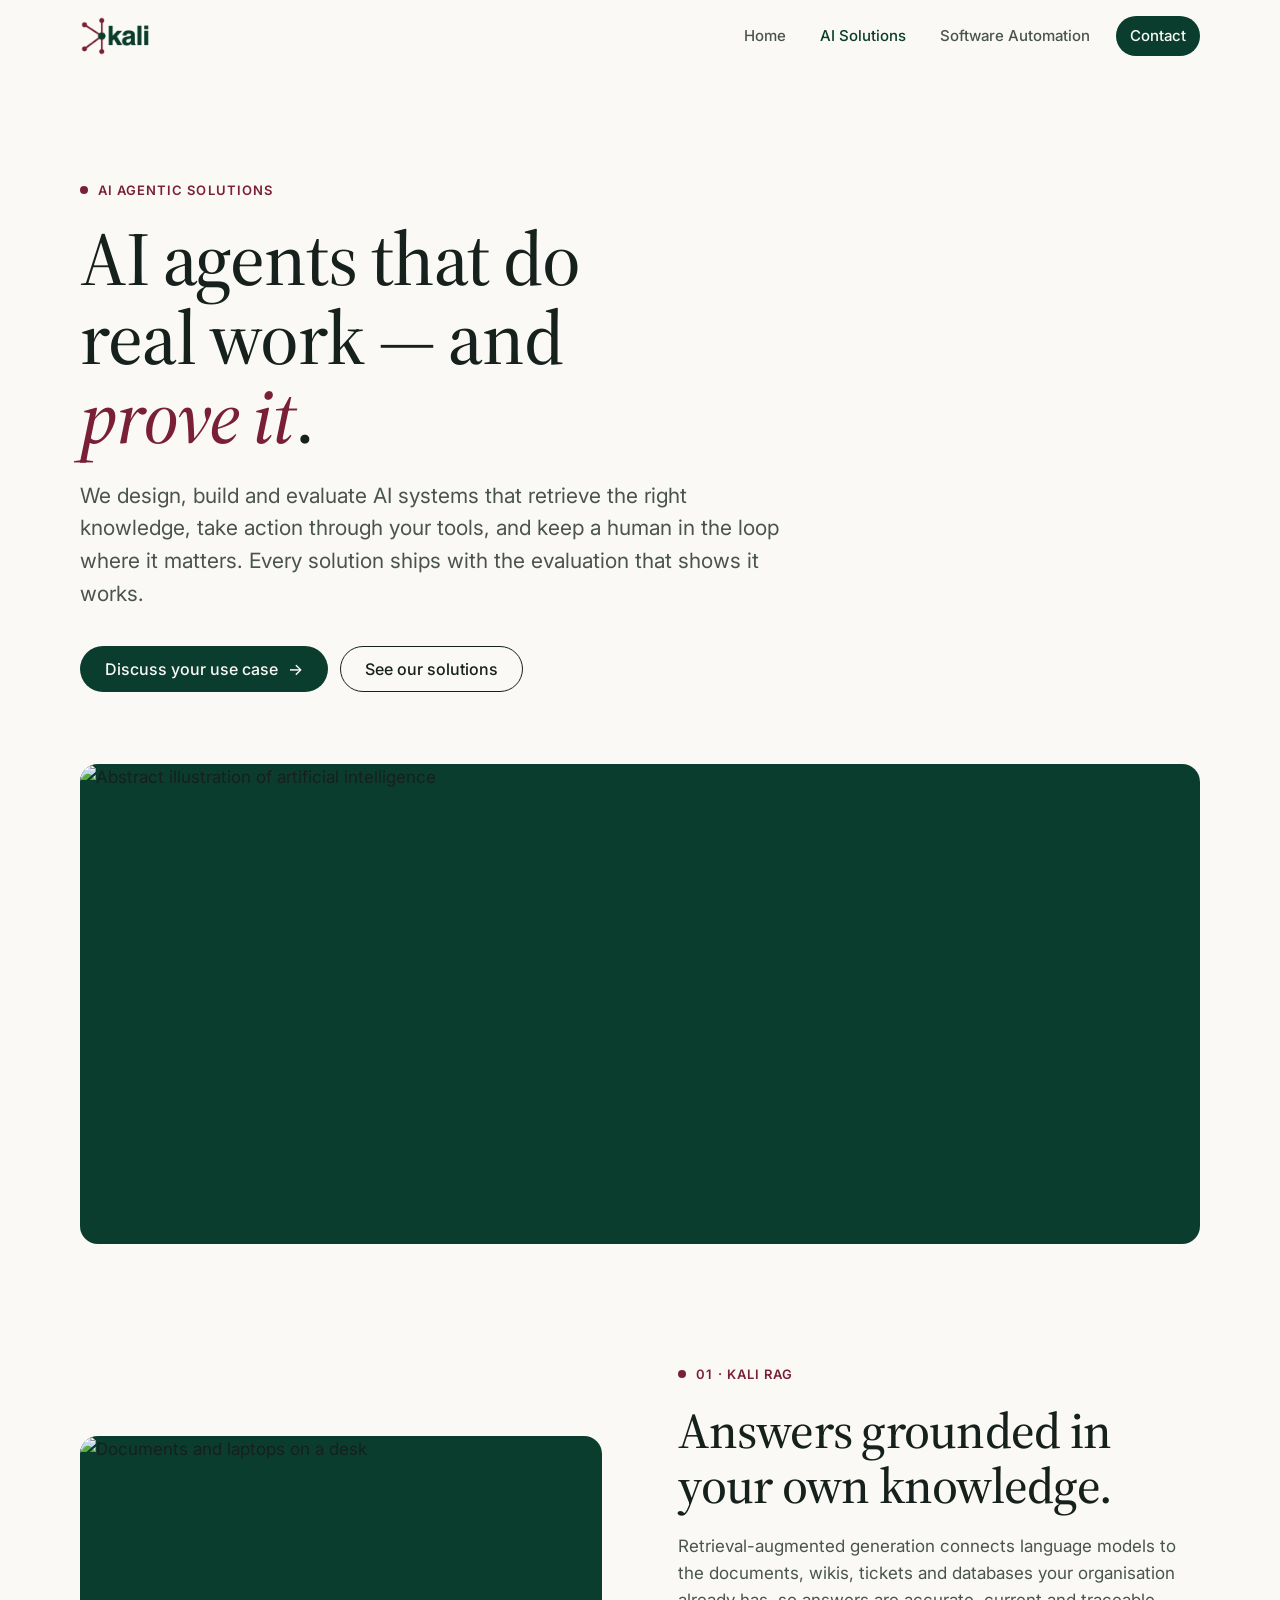
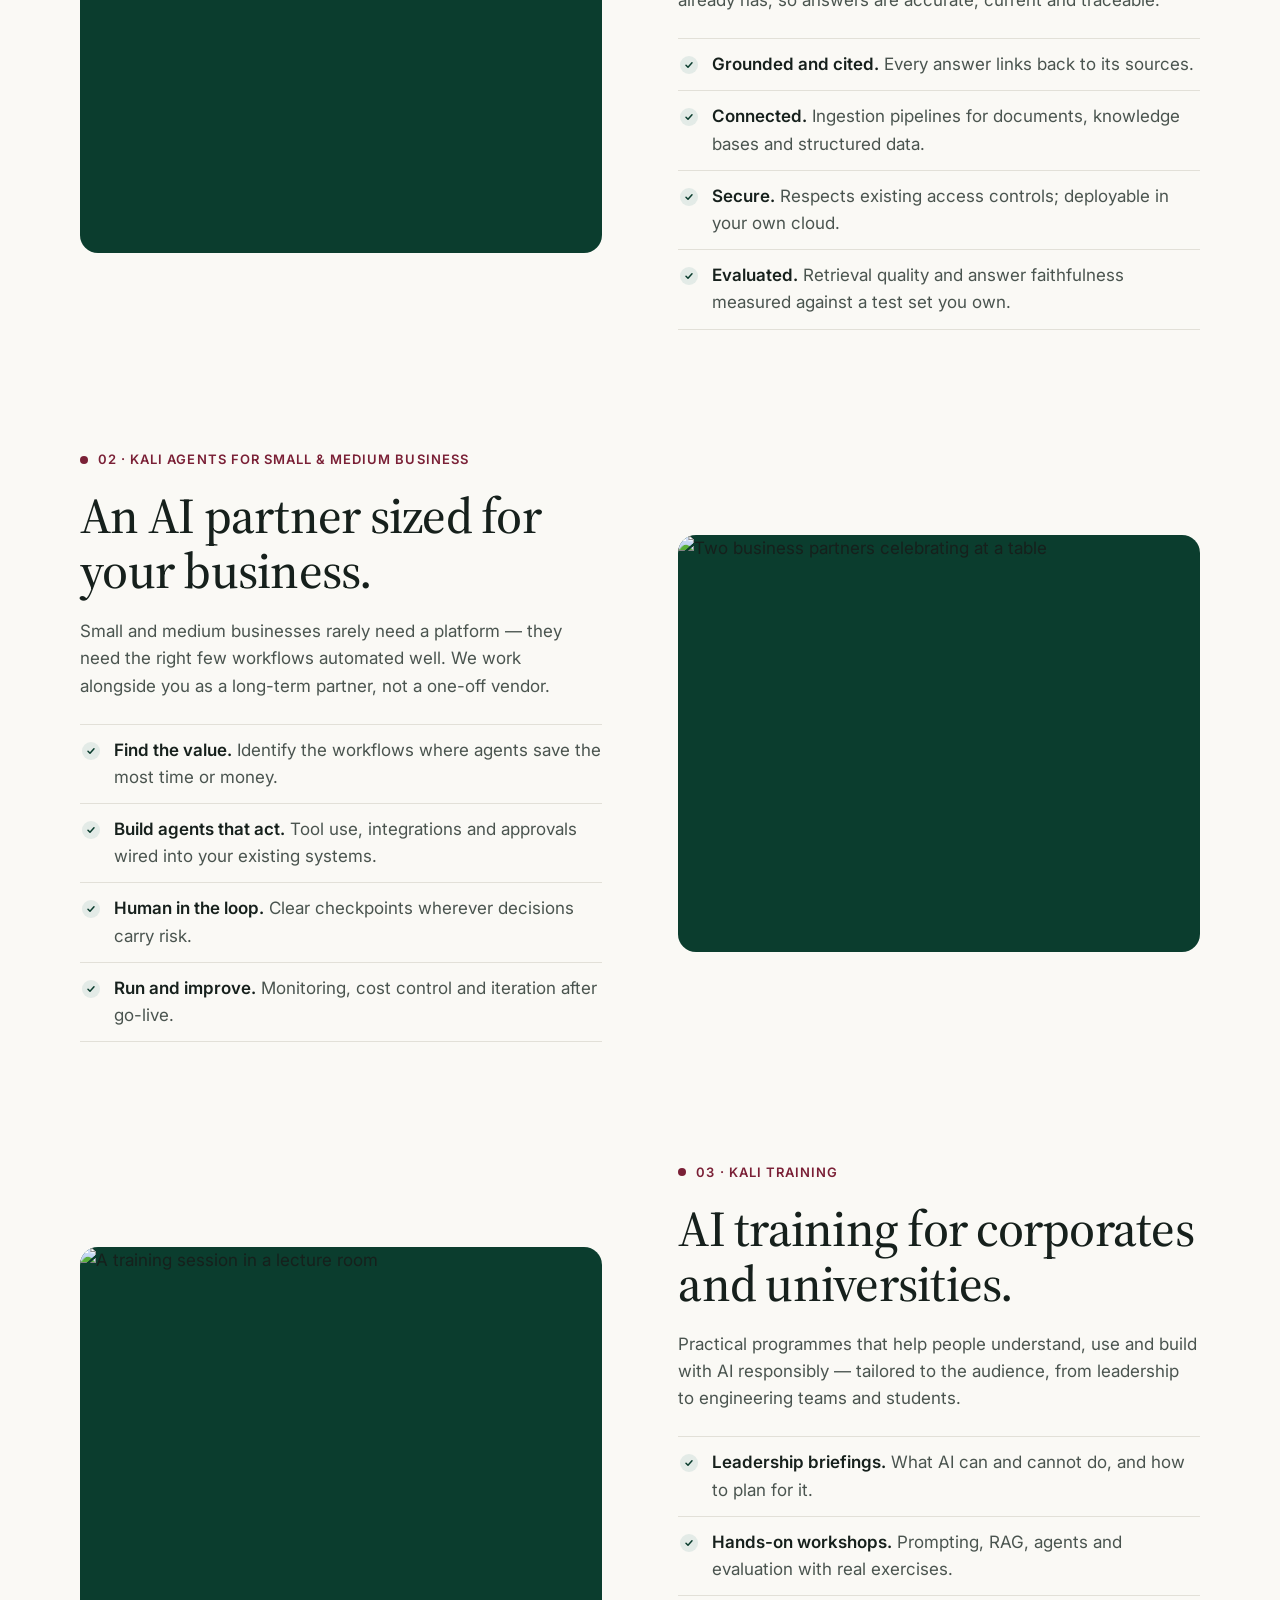
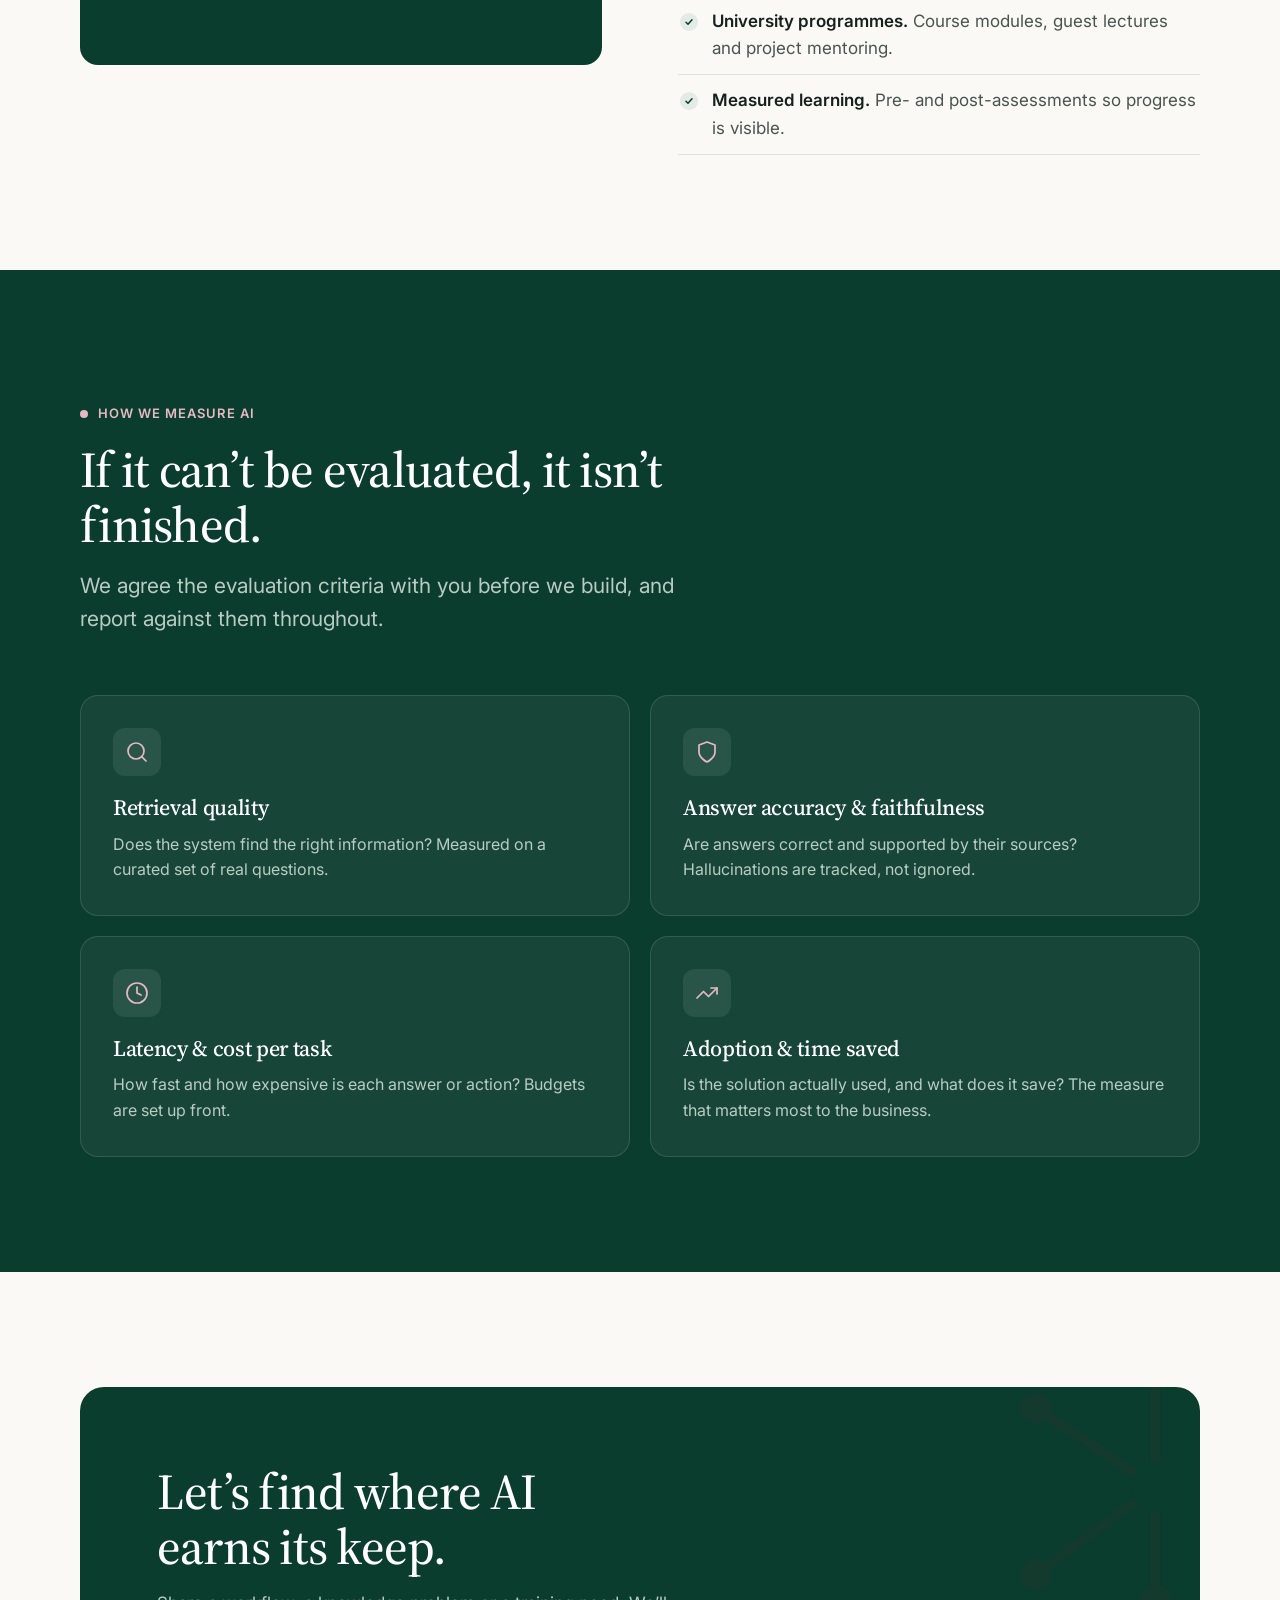
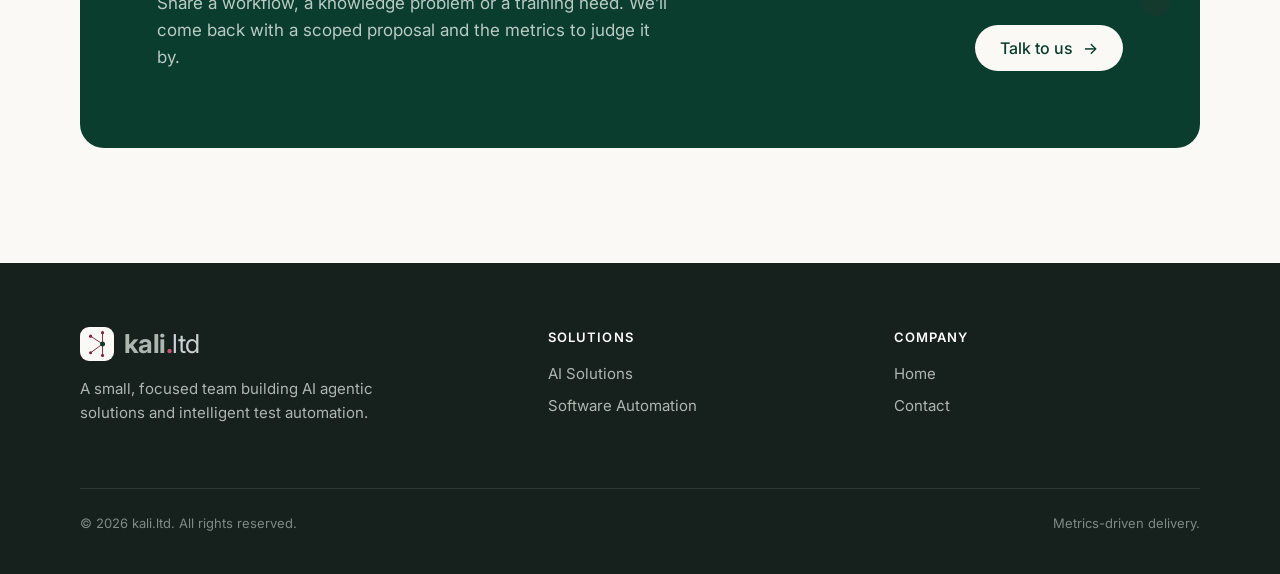
==== ai-solutions.html @ d3aed7d6 "kali.ltd landing page" ====
<!doctype html>
<html lang="en" class="no-js">
<head>
  <link rel="canonical" href="https://kali.ltd/ai-solutions.html">
  <meta charset="utf-8">
  <meta name="viewport" content="width=device-width, initial-scale=1">
  <title>AI Solutions — kali.ltd</title>
  <meta name="description" content="RAG solutions, AI agents for small and medium businesses, and AI training for corporates and universities — evaluated against agreed metrics.">
  <meta property="og:title" content="AI Solutions — kali.ltd">
  <meta property="og:description" content="RAG solutions, AI agents for small and medium businesses, and AI training for corporates and universities — evaluated against agreed metrics.">
  <meta property="og:type" content="website">
  <meta property="og:url" content="https://kali.ltd/ai-solutions.html">
  <meta property="og:image" content="https://kali.ltd/assets/img/logo.png">
  <meta name="theme-color" content="#0B3D2E">
  <link rel="icon" href="assets/img/mark.svg" type="image/svg+xml">
  <link rel="preconnect" href="https://fonts.googleapis.com">
  <link rel="preconnect" href="https://fonts.gstatic.com" crossorigin>
  <link href="https://fonts.googleapis.com/css2?family=Inter:wght@400;500;600;700&family=Source+Serif+4:ital,opsz,wght@0,8..60,400;0,8..60,500;0,8..60,600;1,8..60,400;1,8..60,500&display=swap" rel="stylesheet">
  <link rel="stylesheet" href="assets/css/style.css">
</head>
<body>

<header class="site-header">
  <div class="wrap nav">
    <a class="brand" href="index.html" aria-label="kali home"><img src="assets/img/logo-kali.png" alt="kali" width="168" height="96"></a>
    <button class="nav-toggle" aria-label="Open menu" aria-expanded="false" aria-controls="nav-links"><span></span><span></span><span></span></button>
    <ul class="nav-links" id="nav-links">
      <li><a href="index.html">Home</a></li>
      <li><a href="ai-solutions.html" aria-current="page">AI Solutions</a></li>
      <li><a href="automation.html">Software Automation</a></li>
      <li><a class="nav-cta" href="contact.html">Contact</a></li>
    </ul>
  </div>
</header>

<main>
  <section class="page-hero">
    <div class="wrap">
      <div class="reveal">
        <p class="eyebrow">AI Agentic Solutions</p>
        <h1>AI agents that do real work — and <em class="accent">prove it</em>.</h1>
        <p class="lede">We design, build and evaluate AI systems that retrieve the right knowledge, take action through your tools, and keep a human in the loop where it matters. Every solution ships with the evaluation that shows it works.</p>
        <div class="btn-row">
          <a class="btn btn-primary" href="contact.html?topic=ai">Discuss your use case <span class="arrow">→</span></a>
          <a class="btn btn-ghost" href="#rag">See our solutions</a>
        </div>
      </div>
    </div>
  </section>

  <div class="wrap reveal">
    <div class="wide-img"><img src="https://images.unsplash.com/photo-1677442136019-21780ecad995?auto=format&fit=crop&w=2000&q=75" alt="Abstract illustration of artificial intelligence"></div>
  </div>

  <section>
    <div class="wrap">
      <div class="split" id="rag">
        <div class="split-img reveal"><img loading="lazy" src="https://images.unsplash.com/photo-1454165804606-c3d57bc86b40?auto=format&fit=crop&w=1200&q=75" alt="Documents and laptops on a desk"></div>
        <div class="reveal">
          <p class="eyebrow">01 · Kali RAG</p>
          <h2>Answers grounded in your own knowledge.</h2>
          <p class="muted">Retrieval-augmented generation connects language models to the documents, wikis, tickets and databases your organisation already has, so answers are accurate, current and traceable.</p>
          <ul class="checks">
            <li><strong>Grounded and cited.</strong> Every answer links back to its sources.</li>
            <li><strong>Connected.</strong> Ingestion pipelines for documents, knowledge bases and structured data.</li>
            <li><strong>Secure.</strong> Respects existing access controls; deployable in your own cloud.</li>
            <li><strong>Evaluated.</strong> Retrieval quality and answer faithfulness measured against a test set you own.</li>
          </ul>
        </div>
      </div>

      <div class="split flip">
        <div class="split-img reveal"><img loading="lazy" src="https://images.unsplash.com/photo-1600880292203-757bb62b4baf?auto=format&fit=crop&w=1200&q=75" alt="Two business partners celebrating at a table"></div>
        <div class="reveal">
          <p class="eyebrow">02 · Kali Agents for small &amp; medium business</p>
          <h2>An AI partner sized for your business.</h2>
          <p class="muted">Small and medium businesses rarely need a platform — they need the right few workflows automated well. We work alongside you as a long-term partner, not a one-off vendor.</p>
          <ul class="checks">
            <li><strong>Find the value.</strong> Identify the workflows where agents save the most time or money.</li>
            <li><strong>Build agents that act.</strong> Tool use, integrations and approvals wired into your existing systems.</li>
            <li><strong>Human in the loop.</strong> Clear checkpoints wherever decisions carry risk.</li>
            <li><strong>Run and improve.</strong> Monitoring, cost control and iteration after go-live.</li>
          </ul>
        </div>
      </div>

      <div class="split">
        <div class="split-img reveal"><img loading="lazy" src="https://images.unsplash.com/photo-1524178232363-1fb2b075b655?auto=format&fit=crop&w=1200&q=75" alt="A training session in a lecture room"></div>
        <div class="reveal">
          <p class="eyebrow">03 · Kali Training</p>
          <h2>AI training for corporates and universities.</h2>
          <p class="muted">Practical programmes that help people understand, use and build with AI responsibly — tailored to the audience, from leadership to engineering teams and students.</p>
          <ul class="checks">
            <li><strong>Leadership briefings.</strong> What AI can and cannot do, and how to plan for it.</li>
            <li><strong>Hands-on workshops.</strong> Prompting, RAG, agents and evaluation with real exercises.</li>
            <li><strong>University programmes.</strong> Course modules, guest lectures and project mentoring.</li>
            <li><strong>Measured learning.</strong> Pre- and post-assessments so progress is visible.</li>
          </ul>
        </div>
      </div>
    </div>
  </section>

  <section class="dark">
    <div class="wrap">
      <div class="section-head reveal">
        <p class="eyebrow">How we measure AI</p>
        <h2>If it can’t be evaluated, it isn’t finished.</h2>
        <p class="lede">We agree the evaluation criteria with you before we build, and report against them throughout.</p>
      </div>
      <div class="grid-2">
        <div class="card reveal">
          <div class="icon"><svg viewBox="0 0 24 24"><circle cx="11" cy="11" r="8"/><path d="m21 21-4.3-4.3"/></svg></div>
          <h3>Retrieval quality</h3>
          <p>Does the system find the right information? Measured on a curated set of real questions.</p>
        </div>
        <div class="card reveal">
          <div class="icon"><svg viewBox="0 0 24 24"><path d="M12 22s8-4 8-10V5l-8-3-8 3v7c0 6 8 10 8 10z"/></svg></div>
          <h3>Answer accuracy &amp; faithfulness</h3>
          <p>Are answers correct and supported by their sources? Hallucinations are tracked, not ignored.</p>
        </div>
        <div class="card reveal">
          <div class="icon"><svg viewBox="0 0 24 24"><circle cx="12" cy="12" r="10"/><path d="M12 6v6l4 2"/></svg></div>
          <h3>Latency &amp; cost per task</h3>
          <p>How fast and how expensive is each answer or action? Budgets are set up front.</p>
        </div>
        <div class="card reveal">
          <div class="icon"><svg viewBox="0 0 24 24"><path d="m22 7-8.5 8.5-5-5L2 17"/><path d="M16 7h6v6"/></svg></div>
          <h3>Adoption &amp; time saved</h3>
          <p>Is the solution actually used, and what does it save? The measure that matters most to the business.</p>
        </div>
      </div>
    </div>
  </section>

  <section>
    <div class="wrap">
      <div class="cta reveal">
        <img class="mark-bg" src="assets/img/mark.svg" alt="">
        <div>
          <h2>Let’s find where AI earns its keep.</h2>
          <p>Share a workflow, a knowledge problem or a training need. We’ll come back with a scoped proposal and the metrics to judge it by.</p>
        </div>
        <a class="btn btn-light" href="contact.html?topic=ai">Talk to us <span class="arrow">→</span></a>
      </div>
    </div>
  </section>
</main>
<footer class="site-footer">
  <div class="wrap">
    <div class="footer-grid">
      <div>
        <a class="footer-brand" href="index.html"><img src="assets/img/mark.svg" alt=""><span>kali<span class="dot">.</span><span class="tld">ltd</span></span></a>
        <p style="margin-top:16px; max-width:340px;">A small, focused team building AI agentic solutions and intelligent test automation.</p>
      </div>
      <div>
        <h5>Solutions</h5>
        <ul>
          <li><a href="ai-solutions.html">AI Solutions</a></li>
          <li><a href="automation.html">Software Automation</a></li>
        </ul>
      </div>
      <div>
        <h5>Company</h5>
        <ul>
          <li><a href="index.html">Home</a></li>
          <li><a href="contact.html">Contact</a></li>
        </ul>
      </div>
    </div>
    <div class="footer-base">
      <span>© <span data-year>2026</span> kali.ltd. All rights reserved.</span>
      <span>Metrics-driven delivery.</span>
    </div>
  </div>
</footer>

<script src="assets/js/main.js"></script>
</body>
</html>
---- assets/css/style.css ----
/* kali.ltd — shared styles */
:root {
  --ivory: #FAF9F5;
  --ivory-2: #F1EFE8;
  --paper: #FFFFFF;
  --ink: #16201C;
  --ink-2: #4A544F;
  --ink-3: #7B8480;
  --green: #0B3D2E;
  --green-2: #134D3B;
  --green-soft: #E3EBE7;
  --maroon: #7A2036;
  --maroon-2: #94293F;
  --maroon-soft: #F3E6E9;
  --silver: #CDD0D4;
  --line: #E2E0D8;

  --serif: "Source Serif 4", Georgia, "Times New Roman", serif;
  --sans: "Inter", system-ui, -apple-system, "Segoe UI", Roboto, sans-serif;

  --radius: 18px;
  --radius-sm: 10px;
  --wrap: 1200px;
  --gutter: clamp(16px, 4vw, 40px);
}

*, *::before, *::after { box-sizing: border-box; }
html { -webkit-text-size-adjust: 100%; scroll-behavior: smooth; }
body {
  margin: 0;
  background: var(--ivory);
  color: var(--ink);
  font-family: var(--sans);
  font-size: 17px;
  line-height: 1.6;
  -webkit-font-smoothing: antialiased;
  overflow-x: hidden;
}
img { max-width: 100%; display: block; }
a { color: inherit; }
::selection { background: var(--maroon-soft); color: var(--maroon); }

.wrap { width: 100%; max-width: var(--wrap); margin: 0 auto; padding: 0 var(--gutter); }

/* ---------- Header ---------- */
.site-header {
  position: sticky; top: 0; z-index: 50;
  background: rgba(250, 249, 245, 0.88);
  backdrop-filter: saturate(160%) blur(12px);
  -webkit-backdrop-filter: saturate(160%) blur(12px);
  border-bottom: 1px solid transparent;
  transition: border-color .2s ease;
}
.site-header.scrolled { border-bottom-color: var(--line); }
.nav { display: flex; align-items: center; justify-content: space-between; height: 72px; }
.brand { display: inline-flex; align-items: center; }
.brand img { height: 40px; width: auto; }
.nav-links { display: flex; align-items: center; gap: 6px; list-style: none; margin: 0; padding: 0; }
.nav-links a {
  display: inline-block; padding: 8px 14px; border-radius: 999px;
  text-decoration: none; font-size: 15px; font-weight: 500; color: var(--ink-2);
  transition: color .15s ease, background .15s ease;
}
.nav-links a:hover { color: var(--ink); background: var(--ivory-2); }
.nav-links a[aria-current="page"] { color: var(--green); }
.nav-links a.nav-cta { background: var(--green); color: var(--ivory); margin-left: 6px; }
.nav-links a.nav-cta:hover { background: var(--green-2); color: #fff; }
.nav-links a.nav-cta[aria-current="page"] { background: var(--maroon); }

.nav-toggle {
  display: none; background: none; border: 0; padding: 10px; margin-right: -10px; cursor: pointer;
  color: var(--ink);
}
.nav-toggle span { display: block; width: 22px; height: 2px; background: currentColor; margin: 5px 0; border-radius: 2px; transition: transform .2s ease, opacity .2s ease; }
.nav-open .nav-toggle span:nth-child(1) { transform: translateY(7px) rotate(45deg); }
.nav-open .nav-toggle span:nth-child(2) { opacity: 0; }
.nav-open .nav-toggle span:nth-child(3) { transform: translateY(-7px) rotate(-45deg); }

@media (max-width: 820px) {
  .nav-toggle { display: block; }
  .nav-links {
    position: absolute; top: 72px; left: 0; right: 0;
    flex-direction: column; align-items: stretch; gap: 2px;
    background: var(--ivory); border-bottom: 1px solid var(--line);
    padding: 8px var(--gutter) 20px;
    display: none;
  }
  .nav-open .nav-links { display: flex; }
  .nav-links a { padding: 12px 14px; font-size: 17px; }
  .nav-links a.nav-cta { margin: 8px 0 0; text-align: center; }
}

/* ---------- Type ---------- */
.eyebrow {
  display: inline-flex; align-items: center; gap: 10px;
  font-size: 13px; font-weight: 600; letter-spacing: .08em; text-transform: uppercase;
  color: var(--maroon); margin: 0 0 18px;
}
.eyebrow::before { content: ""; width: 8px; height: 8px; border-radius: 50%; background: var(--maroon); }
h1, h2, h3 { font-family: var(--serif); font-weight: 500; color: var(--ink); margin: 0; letter-spacing: -0.015em; }
h1 { font-size: clamp(40px, 6.4vw, 76px); line-height: 1.04; }
h2 { font-size: clamp(30px, 4.2vw, 50px); line-height: 1.1; }
h3 { font-size: clamp(21px, 2.1vw, 26px); line-height: 1.25; }
h4 { font-size: 16px; font-weight: 600; margin: 0 0 6px; }
.lede { font-size: clamp(18px, 1.7vw, 21px); color: var(--ink-2); max-width: 640px; line-height: 1.55; }
p { margin: 0 0 1em; }
.muted { color: var(--ink-2); }
em.accent { font-style: italic; color: var(--maroon); }

/* ---------- Buttons ---------- */
.btn {
  display: inline-flex; align-items: center; gap: 10px;
  padding: 14px 24px; border-radius: 999px; border: 1px solid transparent;
  font: 500 16px/1 var(--sans); text-decoration: none; cursor: pointer;
  transition: background .15s ease, color .15s ease, border-color .15s ease, transform .15s ease;
}
.btn:active { transform: translateY(1px); }
.btn-primary { background: var(--green); color: var(--ivory); }
.btn-primary:hover { background: var(--green-2); }
.btn-ghost { border-color: var(--ink); color: var(--ink); background: transparent; }
.btn-ghost:hover { background: var(--ink); color: var(--ivory); }
.btn-light { background: var(--ivory); color: var(--green); }
.btn-light:hover { background: #fff; }
.btn .arrow { transition: transform .15s ease; }
.btn:hover .arrow { transform: translateX(3px); }
.btn-row { display: flex; flex-wrap: wrap; gap: 12px; margin-top: 36px; }

/* ---------- Sections ---------- */
section { padding: clamp(64px, 9vw, 120px) 0; }
.section-head { max-width: 760px; margin-bottom: clamp(36px, 5vw, 60px); }
.section-head p { margin-top: 18px; }
.band { background: var(--ivory-2); }
.dark { background: var(--green); color: #E7EEEA; }
.dark h2, .dark h3 { color: #fff; }
.dark .eyebrow { color: #E7B9C4; }
.dark .eyebrow::before { background: #E7B9C4; }
.dark .muted, .dark .lede { color: #B9CBC3; }

/* ---------- Hero ---------- */
.hero { padding: clamp(56px, 9vw, 120px) 0 clamp(48px, 7vw, 90px); }
.hero-grid { display: grid; grid-template-columns: 1.15fr 1fr; gap: clamp(32px, 5vw, 72px); align-items: center; }
.hero h1 { margin-bottom: 26px; }
.hero-art {
  position: relative; border-radius: var(--radius); overflow: hidden;
  aspect-ratio: 4 / 4.4; background: var(--green);
}
.hero-art img { width: 100%; height: 100%; object-fit: cover; }
.hero-art::after {
  content: ""; position: absolute; inset: 0;
  background: linear-gradient(180deg, rgba(11,61,46,0) 45%, rgba(11,61,46,.55) 100%);
}
.hero-art .tag {
  position: absolute; left: 18px; bottom: 18px; z-index: 1;
  background: rgba(250,249,245,.94); color: var(--ink); border-radius: 12px;
  padding: 12px 16px; font-size: 14px; line-height: 1.35; max-width: 78%;
}
.hero-art .tag b { display: block; font-family: var(--serif); font-weight: 600; font-size: 17px; color: var(--green); }
@media (max-width: 900px) {
  .hero-grid { grid-template-columns: 1fr; }
  .hero-art { aspect-ratio: 16 / 10; }
}

.page-hero { padding: clamp(56px, 8vw, 110px) 0 clamp(40px, 6vw, 72px); }
.page-hero h1 { max-width: 15ch; margin-bottom: 24px; }
.page-hero .lede { max-width: 720px; }

.wide-img { border-radius: var(--radius); overflow: hidden; aspect-ratio: 21 / 9; background: var(--green); }
.wide-img img { width: 100%; height: 100%; object-fit: cover; }
@media (max-width: 700px) { .wide-img { aspect-ratio: 4 / 3; } }

/* ---------- Offer cards (home) ---------- */
.offers { display: grid; grid-template-columns: 1fr 1fr; gap: 24px; }
.offer {
  display: flex; flex-direction: column; background: var(--paper);
  border: 1px solid var(--line); border-radius: var(--radius); overflow: hidden;
  text-decoration: none; color: inherit;
  transition: transform .2s ease, box-shadow .2s ease, border-color .2s ease;
}
.offer:hover { transform: translateY(-3px); box-shadow: 0 18px 40px -24px rgba(11,61,46,.35); border-color: var(--silver); }
.offer-img { aspect-ratio: 16 / 9; overflow: hidden; background: var(--green); }
.offer-img img { width: 100%; height: 100%; object-fit: cover; transition: transform .5s ease; }
.offer:hover .offer-img img { transform: scale(1.03); }
.offer-body { padding: clamp(24px, 3vw, 36px); display: flex; flex-direction: column; flex: 1; }
.offer-num { font: 600 13px/1 var(--sans); letter-spacing: .08em; color: var(--maroon); margin-bottom: 14px; }
.offer h3 { margin-bottom: 12px; }
.offer ul { list-style: none; padding: 0; margin: 8px 0 26px; }
.offer li { padding: 10px 0; border-top: 1px solid var(--line); color: var(--ink-2); font-size: 16px; display: flex; gap: 12px; }
.offer li::before { content: ""; flex: none; width: 6px; height: 6px; margin-top: 10px; border-radius: 50%; background: var(--green); }
.offer .more { margin-top: auto; font-weight: 500; color: var(--green); display: inline-flex; gap: 8px; }
@media (max-width: 860px) { .offers { grid-template-columns: 1fr; } }

/* ---------- Principles / features grid ---------- */
.grid-3 { display: grid; grid-template-columns: repeat(3, 1fr); gap: 20px; }
.grid-2 { display: grid; grid-template-columns: repeat(2, 1fr); gap: 20px; }
@media (max-width: 900px) { .grid-3 { grid-template-columns: 1fr 1fr; } }
@media (max-width: 640px) { .grid-3, .grid-2 { grid-template-columns: 1fr; } }

.card {
  background: var(--paper); border: 1px solid var(--line); border-radius: var(--radius);
  padding: clamp(24px, 2.6vw, 32px);
}
.band .card { background: var(--ivory); }
.card h3 { margin: 18px 0 10px; font-size: 22px; }
.card p { color: var(--ink-2); font-size: 16px; margin: 0; }
.dark .card { background: rgba(255,255,255,.05); border-color: rgba(255,255,255,.12); }
.dark .card p { color: #B9CBC3; }

.icon {
  width: 48px; height: 48px; border-radius: 12px; display: grid; place-items: center;
  background: var(--green-soft); color: var(--green);
}
.icon.m { background: var(--maroon-soft); color: var(--maroon); }
.icon svg { width: 24px; height: 24px; stroke: currentColor; fill: none; stroke-width: 1.7; stroke-linecap: round; stroke-linejoin: round; }
.dark .icon { background: rgba(255,255,255,.08); color: #E7B9C4; }

/* ---------- Split rows ---------- */
.split { display: grid; grid-template-columns: 1fr 1fr; gap: clamp(32px, 6vw, 88px); align-items: center; }
.split + .split { margin-top: clamp(64px, 9vw, 120px); }
.split.flip > :first-child { order: 2; }
.split-img { border-radius: var(--radius); overflow: hidden; aspect-ratio: 5 / 4; background: var(--green); }
.split-img img { width: 100%; height: 100%; object-fit: cover; }
.split h2 { margin-bottom: 20px; }
.checks { list-style: none; padding: 0; margin: 24px 0 0; }
.checks li { position: relative; padding: 12px 0 12px 34px; border-top: 1px solid var(--line); color: var(--ink-2); }
.checks li:last-child { border-bottom: 1px solid var(--line); }
.checks li::before {
  content: ""; position: absolute; left: 2px; top: 17px; width: 18px; height: 18px; border-radius: 50%;
  background: var(--green-soft) url("data:image/svg+xml,%3Csvg xmlns='http://www.w3.org/2000/svg' viewBox='0 0 24 24' fill='none' stroke='%230B3D2E' stroke-width='3' stroke-linecap='round' stroke-linejoin='round'%3E%3Cpath d='M6 12.5l4 4 8-9'/%3E%3C/svg%3E") center / 12px no-repeat;
}
.checks li strong { color: var(--ink); font-weight: 600; }
@media (max-width: 860px) {
  .split { grid-template-columns: 1fr; }
  .split.flip > :first-child { order: 0; }
}

/* ---------- Metrics strip ---------- */
.metrics { display: grid; grid-template-columns: repeat(4, 1fr); border-top: 1px solid rgba(255,255,255,.18); }
.metric { padding: 28px 24px 8px 0; }
.metric + .metric { padding-left: 24px; border-left: 1px solid rgba(255,255,255,.18); }
.metric .k { font-family: var(--serif); font-size: clamp(22px, 2.2vw, 28px); color: #fff; line-height: 1.2; margin-bottom: 8px; }
.metric p { font-size: 15px; color: #B9CBC3; margin: 0; }
@media (max-width: 900px) {
  .metrics { grid-template-columns: 1fr 1fr; }
  .metric:nth-child(3) { padding-left: 0; border-left: 0; }
  .metric:nth-child(n+3) { border-top: 1px solid rgba(255,255,255,.18); }
}
@media (max-width: 520px) {
  .metrics { grid-template-columns: 1fr; }
  .metric, .metric + .metric { padding-left: 0; border-left: 0; }
  .metric + .metric { border-top: 1px solid rgba(255,255,255,.18); }
}

/* ---------- Quote / statement ---------- */
.statement { font-family: var(--serif); font-size: clamp(26px, 3.4vw, 42px); line-height: 1.25; max-width: 980px; letter-spacing: -0.01em; }
.statement .hl { color: var(--maroon); }

/* ---------- Comparison table ---------- */
.compare { width: 100%; border-collapse: collapse; font-size: 16px; background: var(--paper); border-radius: var(--radius); overflow: hidden; border: 1px solid var(--line); }
.compare th, .compare td { text-align: left; padding: 16px 20px; border-bottom: 1px solid var(--line); vertical-align: top; }
.compare thead th { background: var(--ivory-2); font-size: 13px; font-weight: 600; letter-spacing: .06em; text-transform: uppercase; color: var(--ink-2); }
.compare thead th:last-child { color: var(--green); }
.compare tbody th { font-weight: 600; width: 22%; }
.compare td { color: var(--ink-2); }
.compare td:last-child { color: var(--ink); background: rgba(227,235,231,.45); }
.compare tr:last-child th, .compare tr:last-child td { border-bottom: 0; }
.table-scroll { overflow-x: auto; -webkit-overflow-scrolling: touch; border-radius: var(--radius); }
@media (max-width: 700px) {
  .compare, .compare thead, .compare tbody, .compare tr, .compare th, .compare td { display: block; }
  .compare thead { display: none; }
  .compare tr { border-bottom: 1px solid var(--line); padding: 8px 0; }
  .compare tbody th { width: auto; padding-bottom: 4px; border: 0; }
  .compare td { border: 0; padding: 4px 20px; }
  .compare td::before { content: attr(data-label); display: block; font-size: 12px; font-weight: 600; letter-spacing: .06em; text-transform: uppercase; color: var(--ink-3); }
  .compare td:last-child { background: none; padding-bottom: 14px; }
}

/* ---------- Agent flow ---------- */
.flow { display: grid; grid-template-columns: repeat(4, 1fr); gap: 14px; counter-reset: step; }
.step {
  position: relative; background: rgba(255,255,255,.06); border: 1px solid rgba(255,255,255,.14);
  border-radius: var(--radius-sm); padding: 22px 20px 20px; counter-increment: step;
}
.step::before { content: counter(step, decimal-leading-zero); display: block; font: 600 12px/1 var(--sans); letter-spacing: .1em; color: #E7B9C4; margin-bottom: 14px; }
.step h4 { color: #fff; font-size: 17px; }
.step p { font-size: 15px; color: #B9CBC3; margin: 0; }
.branches { display: grid; grid-template-columns: 1fr 1fr; gap: 14px; margin-top: 14px; }
.branch { border-radius: var(--radius-sm); padding: 24px; border: 1px solid rgba(255,255,255,.14); }
.branch.defect { background: rgba(122,32,54,.35); border-color: rgba(231,185,196,.3); }
.branch.test { background: rgba(255,255,255,.06); }
.branch .label { font: 600 12px/1 var(--sans); letter-spacing: .1em; text-transform: uppercase; color: #E7B9C4; margin-bottom: 12px; }
.branch h4 { color: #fff; font-size: 18px; margin-bottom: 12px; }
.branch ol { margin: 0; padding-left: 20px; color: #D6E1DC; font-size: 15px; }
.branch li + li { margin-top: 6px; }
.flow-note { margin-top: 22px; font-size: 14px; color: #9FB5AB; display: flex; gap: 10px; align-items: flex-start; }
@media (max-width: 900px) { .flow { grid-template-columns: 1fr 1fr; } }
@media (max-width: 620px) { .flow, .branches { grid-template-columns: 1fr; } }

/* ---------- CTA band ---------- */
.cta {
  background: var(--green); color: #E7EEEA; border-radius: calc(var(--radius) + 6px);
  padding: clamp(40px, 6vw, 80px); display: grid; grid-template-columns: 1.4fr auto; gap: 32px; align-items: end;
  position: relative; overflow: hidden;
}
.cta h2 { color: #fff; max-width: 16ch; }
.cta p { color: #B9CBC3; margin: 16px 0 0; max-width: 520px; }
.cta .mark-bg { position: absolute; right: -40px; top: -40px; width: 280px; opacity: .08; pointer-events: none; }
@media (max-width: 760px) { .cta { grid-template-columns: 1fr; align-items: start; } }

/* ---------- Contact ---------- */
.contact-grid { display: grid; grid-template-columns: 1fr 1.2fr; gap: clamp(32px, 6vw, 88px); align-items: start; }
@media (max-width: 900px) { .contact-grid { grid-template-columns: 1fr; } .contact-aside .split-img { display: none; } }
.contact-aside .split-img { aspect-ratio: 4 / 3; margin-top: 32px; }
.contact-points { list-style: none; padding: 0; margin: 28px 0 0; }
.contact-points li { display: flex; gap: 14px; padding: 14px 0; border-top: 1px solid var(--line); color: var(--ink-2); font-size: 16px; }
.contact-points li:last-child { border-bottom: 1px solid var(--line); }
.contact-points .icon { width: 36px; height: 36px; border-radius: 10px; flex: none; }
.contact-points .icon svg { width: 18px; height: 18px; }
.contact-points strong { display: block; color: var(--ink); font-weight: 600; }

.form-card { background: var(--paper); border: 1px solid var(--line); border-radius: calc(var(--radius) + 4px); padding: clamp(24px, 4vw, 44px); }
.form-card h2 { font-size: clamp(26px, 3vw, 34px); margin-bottom: 8px; }
.form-grid { display: grid; grid-template-columns: 1fr 1fr; gap: 18px; margin-top: 28px; }
.form-grid .full { grid-column: 1 / -1; }
@media (max-width: 560px) { .form-grid { grid-template-columns: 1fr; } }
.field label { display: block; font-size: 14px; font-weight: 500; margin-bottom: 8px; color: var(--ink); }
.field label .opt { color: var(--ink-3); font-weight: 400; }
.field input, .field select, .field textarea {
  width: 100%; font: 400 16px/1.4 var(--sans); color: var(--ink);
  background: var(--ivory); border: 1px solid var(--line); border-radius: var(--radius-sm);
  padding: 13px 14px; transition: border-color .15s ease, box-shadow .15s ease, background .15s ease;
  appearance: none; -webkit-appearance: none;
}
.field select {
  background-image: url("data:image/svg+xml,%3Csvg xmlns='http://www.w3.org/2000/svg' viewBox='0 0 24 24' fill='none' stroke='%234A544F' stroke-width='2' stroke-linecap='round'%3E%3Cpath d='M6 9l6 6 6-6'/%3E%3C/svg%3E");
  background-repeat: no-repeat; background-position: right 12px center; background-size: 18px; padding-right: 40px;
}
.field textarea { min-height: 150px; resize: vertical; }
.field input:focus, .field select:focus, .field textarea:focus {
  outline: none; border-color: var(--green); background: #fff; box-shadow: 0 0 0 4px rgba(11,61,46,.1);
}
.chips { display: flex; flex-wrap: wrap; gap: 8px; }
.chip input { position: absolute; opacity: 0; pointer-events: none; }
.chip span {
  display: inline-block; padding: 9px 14px; border-radius: 999px; border: 1px solid var(--line);
  font-size: 14px; color: var(--ink-2); background: var(--ivory); cursor: pointer; user-select: none;
  transition: all .15s ease;
}
.chip input:checked + span { background: var(--green); border-color: var(--green); color: #fff; }
.chip input:focus-visible + span { box-shadow: 0 0 0 4px rgba(11,61,46,.15); }
.hp { position: absolute !important; left: -9999px !important; }
.form-foot { display: flex; flex-wrap: wrap; align-items: center; justify-content: space-between; gap: 16px; margin-top: 28px; }
.form-foot small { color: var(--ink-3); font-size: 13px; max-width: 320px; }
.form-status { margin-top: 18px; padding: 14px 16px; border-radius: var(--radius-sm); font-size: 15px; display: none; }
.form-status.ok { display: block; background: var(--green-soft); color: var(--green); }
.form-status.err { display: block; background: var(--maroon-soft); color: var(--maroon); }
.btn[disabled] { opacity: .6; cursor: progress; }

/* ---------- Footer ---------- */
.site-footer { background: var(--ink); color: #AEB6B2; padding: 64px 0 40px; font-size: 15px; }
.footer-grid { display: grid; grid-template-columns: 1.4fr 1fr 1fr; gap: 40px; }
.footer-brand { display: flex; align-items: center; gap: 10px; color: #fff; text-decoration: none; font: 700 26px/1 var(--sans); letter-spacing: -0.02em; }
.footer-brand img { width: 34px; height: 34px; background: var(--ivory); border-radius: 9px; padding: 3px; }
.footer-brand .tld { color: var(--silver); font-weight: 400; }
.footer-brand .dot { color: #C65670; }
.site-footer h5 { color: #fff; font-size: 13px; letter-spacing: .08em; text-transform: uppercase; margin: 0 0 14px; font-weight: 600; }
.site-footer ul { list-style: none; padding: 0; margin: 0; }
.site-footer li { margin: 8px 0; }
.site-footer a { text-decoration: none; color: #AEB6B2; transition: color .15s ease; }
.site-footer a:hover { color: #fff; }
.footer-base { margin-top: 48px; padding-top: 24px; border-top: 1px solid rgba(255,255,255,.1); display: flex; flex-wrap: wrap; justify-content: space-between; gap: 12px; font-size: 13px; color: #7F8985; }
@media (max-width: 760px) { .footer-grid { grid-template-columns: 1fr 1fr; } .footer-grid > :first-child { grid-column: 1 / -1; } }

/* ---------- Reveal ---------- */
.reveal { opacity: 0; transform: translateY(16px); transition: opacity .7s ease, transform .7s ease; }
.reveal.in { opacity: 1; transform: none; }
@media (prefers-reduced-motion: reduce) {
  html { scroll-behavior: auto; }
  .reveal { opacity: 1; transform: none; transition: none; }
  * { transition: none !important; }
}
.no-js .reveal { opacity: 1; transform: none; }
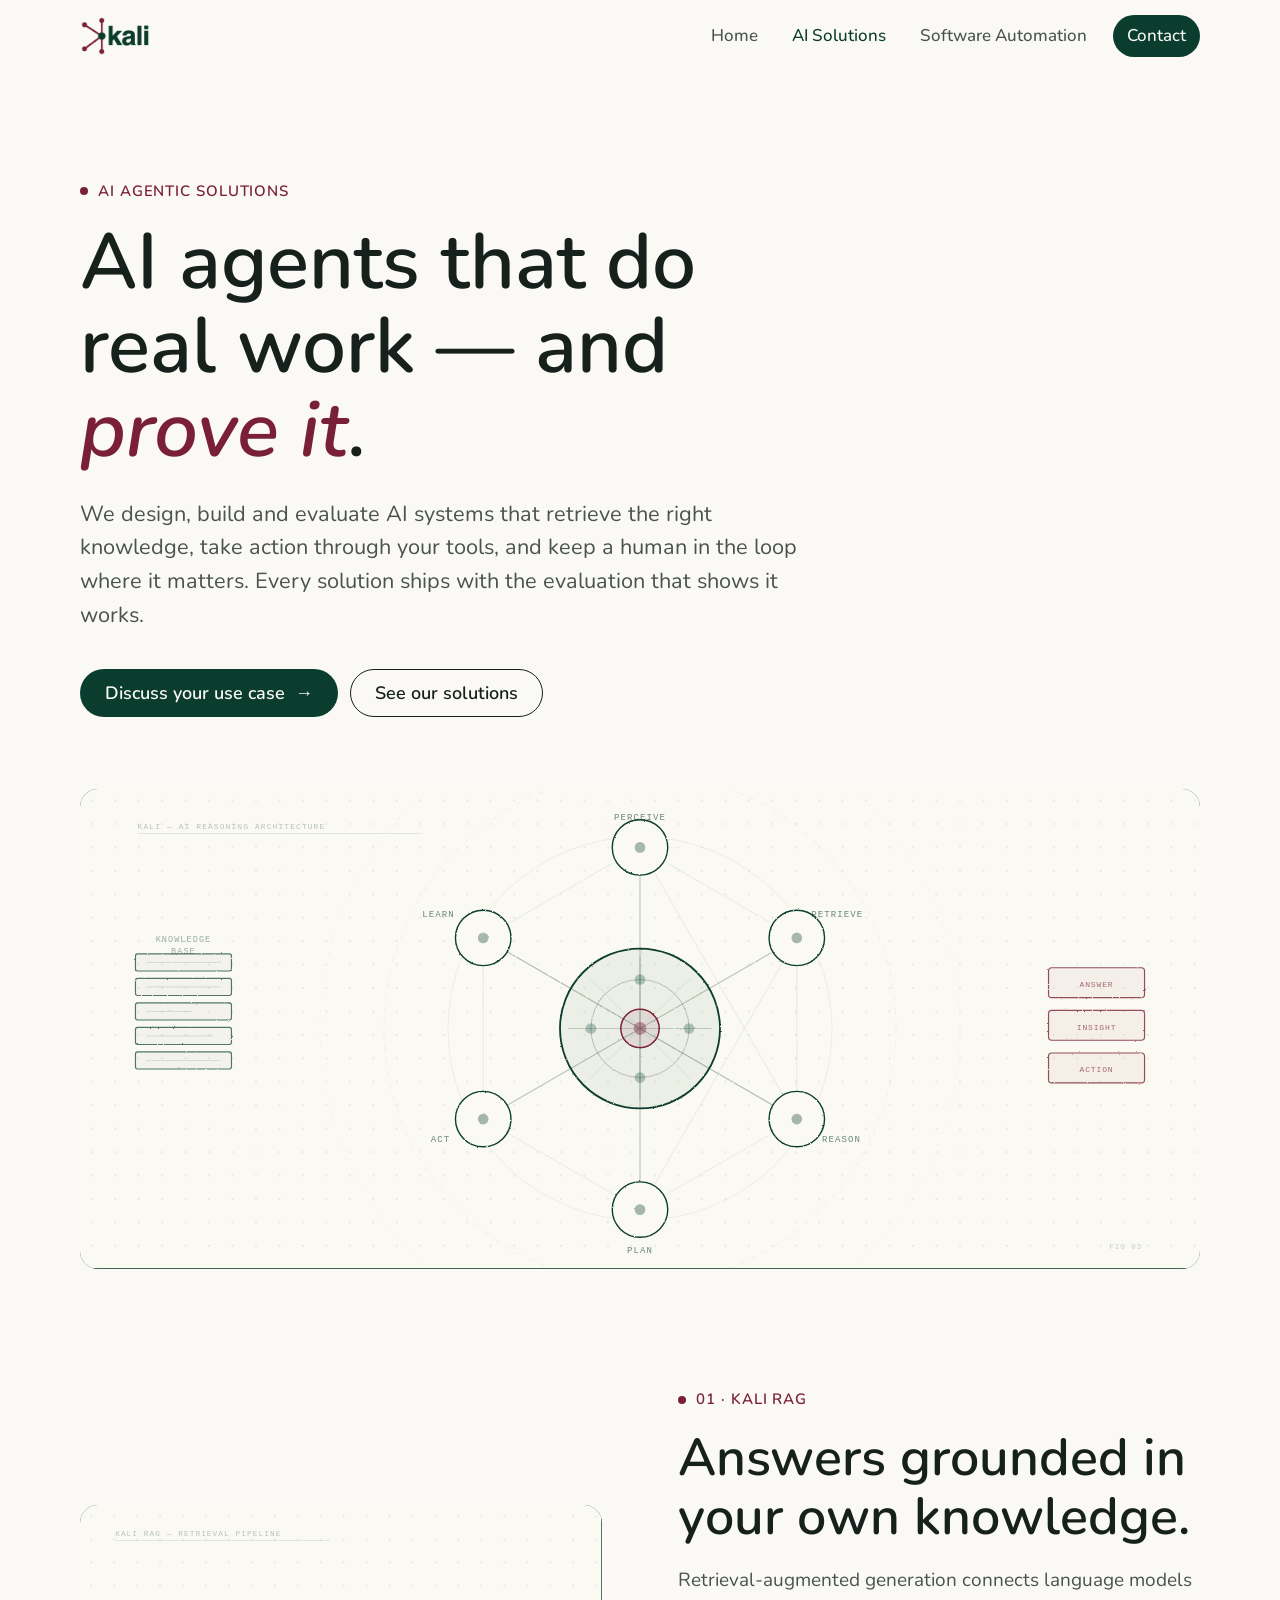
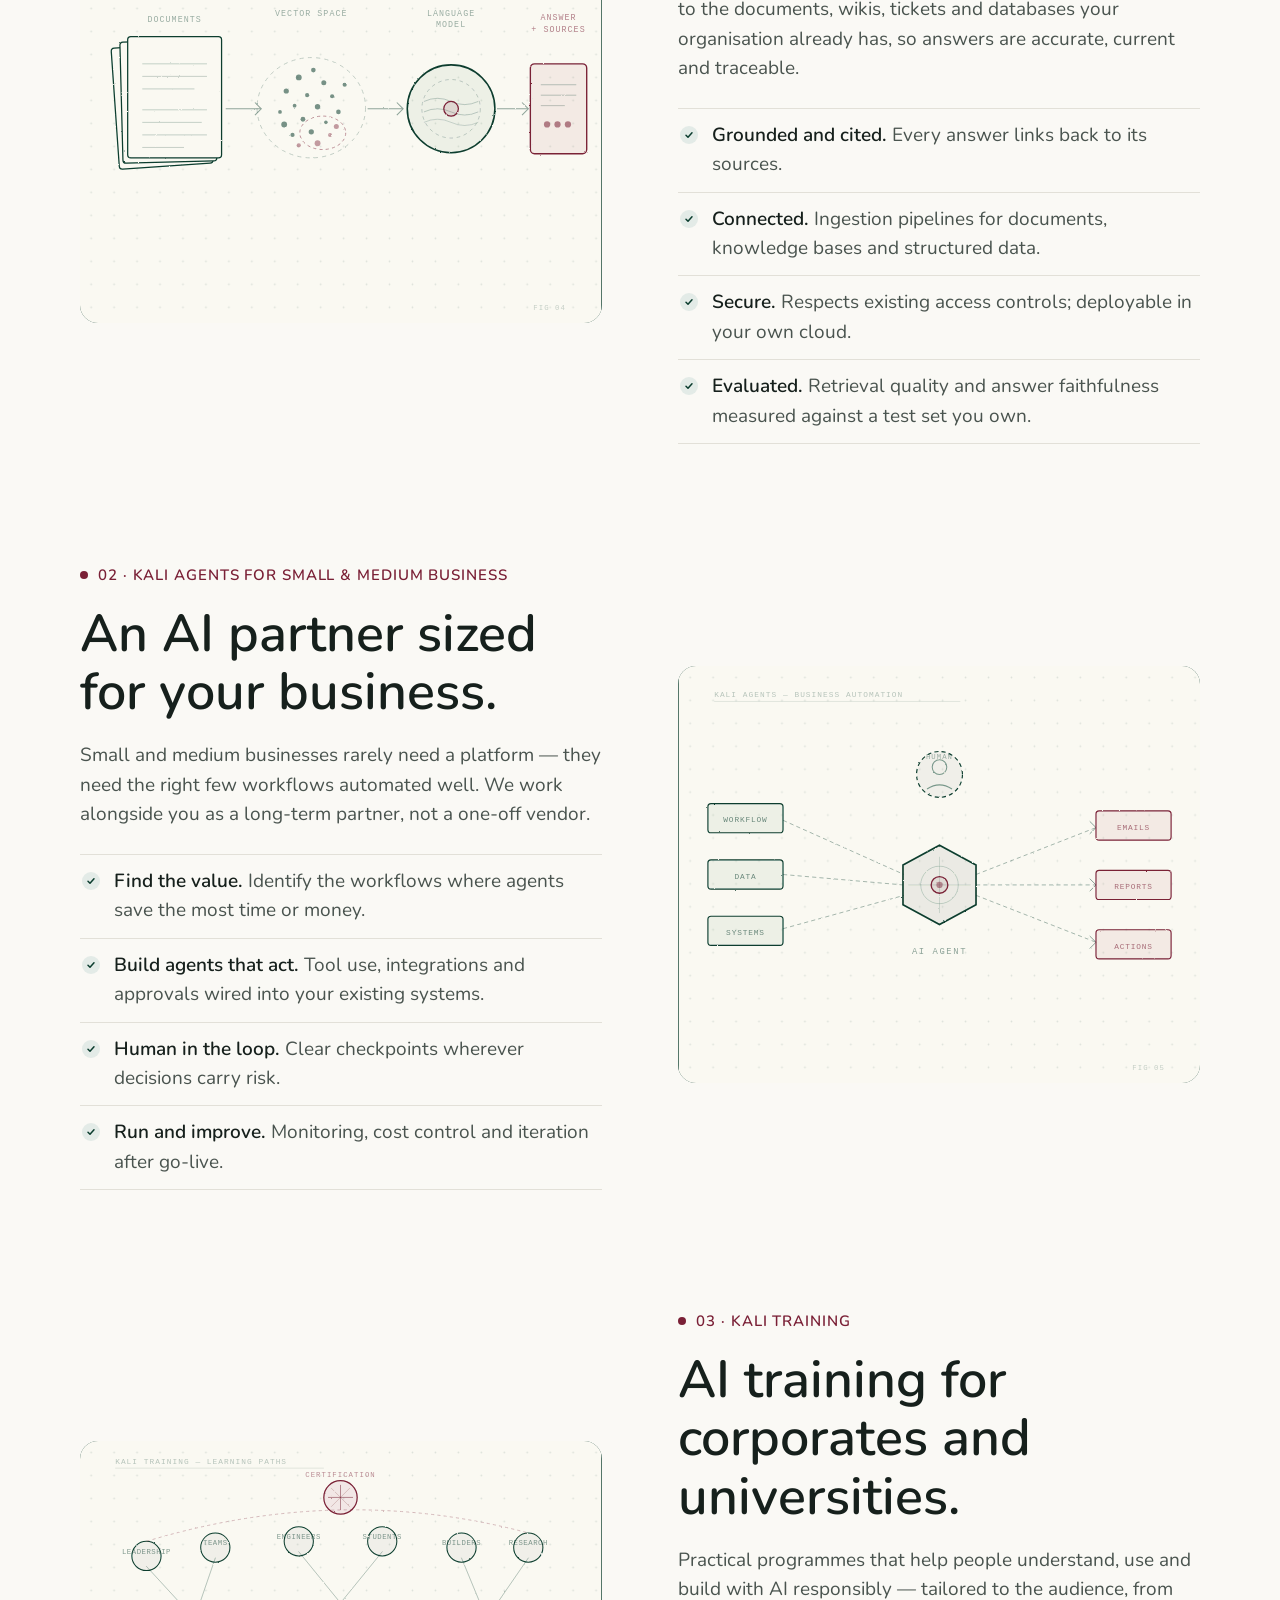
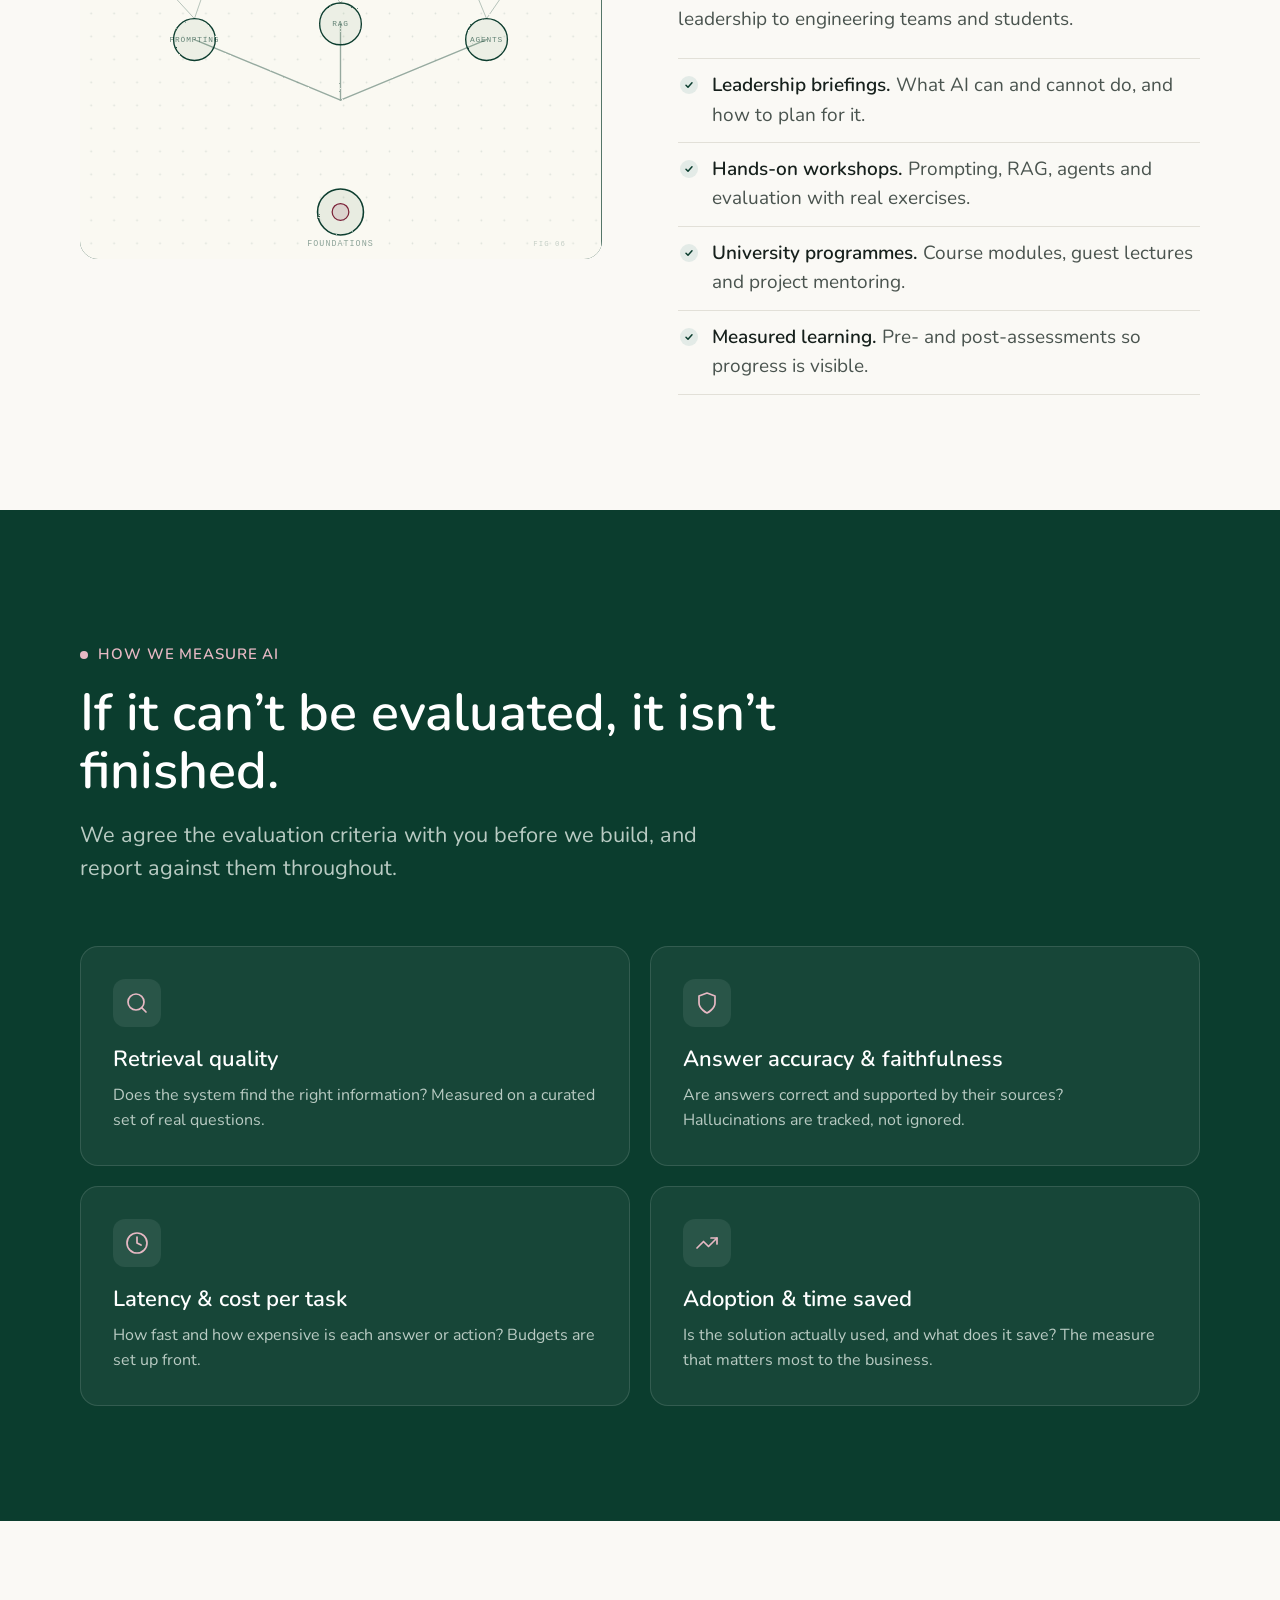
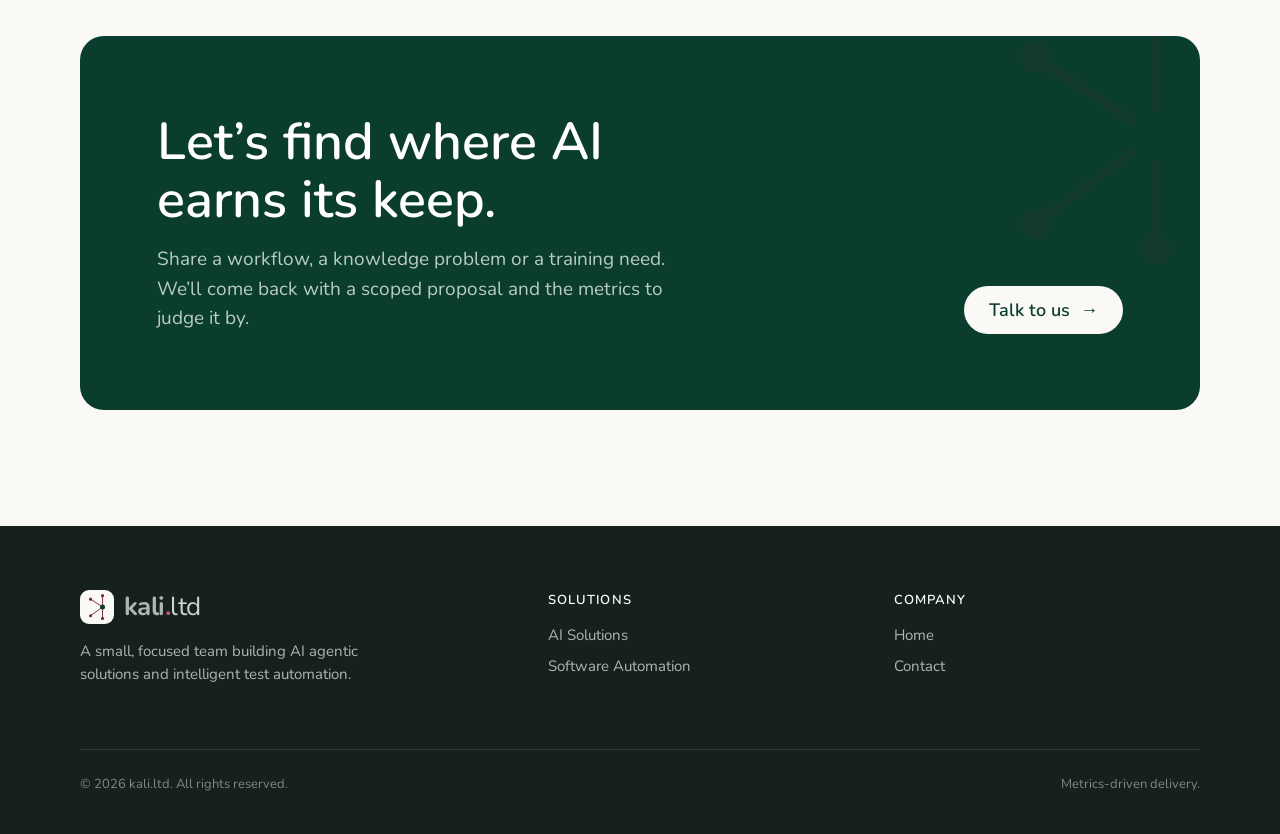
==== commit d2ad6956: "Switch to Nunito font and add pencil-sketch SVG illustrations Replace all Unsplash people photos wit" ====
--- a/ai-solutions.html
+++ b/ai-solutions.html
@@ -10,15 +10,18 @@
   <meta property="og:description" content="RAG solutions, AI agents for small and medium businesses, and AI training for corporates and universities — evaluated against agreed metrics.">
   <meta property="og:type" content="website">
   <meta property="og:url" content="https://kali.ltd/ai-solutions.html">
-  <meta property="og:image" content="https://kali.ltd/assets/img/logo.png">
+  <meta property="og:image" content="https://kali.ltd/assets/img/icon-512.png">
   <meta name="theme-color" content="#0B3D2E">
-  <link rel="icon" href="assets/img/mark.svg" type="image/svg+xml">
+  <link rel="icon" href="favicon.ico" sizes="any">
+  <link rel="icon" href="assets/img/favicon.svg" type="image/svg+xml">
+  <link rel="icon" href="assets/img/favicon-32.png" type="image/png" sizes="32x32">
+  <link rel="apple-touch-icon" href="assets/img/apple-touch-icon.png">
   <link rel="preconnect" href="https://fonts.googleapis.com">
   <link rel="preconnect" href="https://fonts.gstatic.com" crossorigin>
-  <link href="https://fonts.googleapis.com/css2?family=Inter:wght@400;500;600;700&family=Source+Serif+4:ital,opsz,wght@0,8..60,400;0,8..60,500;0,8..60,600;1,8..60,400;1,8..60,500&display=swap" rel="stylesheet">
+  <link href="https://fonts.googleapis.com/css2?family=Nunito:ital,wght@0,400;0,500;0,600;0,700;1,400;1,500&display=swap" rel="stylesheet">
   <link rel="stylesheet" href="assets/css/style.css">
 </head>
-<body>
+<body data-page="ai">
 
 <header class="site-header">
   <div class="wrap nav">
@@ -32,6 +35,7 @@
     </ul>
   </div>
 </header>
+
 
 <main>
   <section class="page-hero">
@@ -49,13 +53,13 @@
   </section>
 
   <div class="wrap reveal">
-    <div class="wide-img"><img src="https://images.unsplash.com/photo-1677442136019-21780ecad995?auto=format&fit=crop&w=2000&q=75" alt="Abstract illustration of artificial intelligence"></div>
+    <div class="wide-img"><img src="assets/img/sketch-ai-wide.svg" alt="AI reasoning architecture: knowledge base feeds a central network that perceives, retrieves, reasons, plans, acts and learns"></div>
   </div>
 
   <section>
     <div class="wrap">
       <div class="split" id="rag">
-        <div class="split-img reveal"><img loading="lazy" src="https://images.unsplash.com/photo-1454165804606-c3d57bc86b40?auto=format&fit=crop&w=1200&q=75" alt="Documents and laptops on a desk"></div>
+        <div class="split-img reveal"><img loading="lazy" src="assets/img/sketch-rag.svg" alt="RAG pipeline: documents flow through a vector space into a language model that returns cited answers"></div>
         <div class="reveal">
           <p class="eyebrow">01 · Kali RAG</p>
           <h2>Answers grounded in your own knowledge.</h2>
@@ -70,7 +74,7 @@
       </div>
 
       <div class="split flip">
-        <div class="split-img reveal"><img loading="lazy" src="https://images.unsplash.com/photo-1600880292203-757bb62b4baf?auto=format&fit=crop&w=1200&q=75" alt="Two business partners celebrating at a table"></div>
+        <div class="split-img reveal"><img loading="lazy" src="assets/img/sketch-agents.svg" alt="Business AI agent connecting workflows, data and systems to automated outputs with human approval checkpoints"></div>
         <div class="reveal">
           <p class="eyebrow">02 · Kali Agents for small &amp; medium business</p>
           <h2>An AI partner sized for your business.</h2>
@@ -85,7 +89,7 @@
       </div>
 
       <div class="split">
-        <div class="split-img reveal"><img loading="lazy" src="https://images.unsplash.com/photo-1524178232363-1fb2b075b655?auto=format&fit=crop&w=1200&q=75" alt="A training session in a lecture room"></div>
+        <div class="split-img reveal"><img loading="lazy" src="assets/img/sketch-training.svg" alt="Training knowledge tree branching from foundations through prompting, RAG and agents to leadership, engineering and student paths"></div>
         <div class="reveal">
           <p class="eyebrow">03 · Kali Training</p>
           <h2>AI training for corporates and universities.</h2>
--- a/assets/css/style.css
+++ b/assets/css/style.css
@@ -15,8 +15,8 @@
   --silver: #CDD0D4;
   --line: #E2E0D8;
 
-  --serif: "Source Serif 4", Georgia, "Times New Roman", serif;
-  --sans: "Inter", system-ui, -apple-system, "Segoe UI", Roboto, sans-serif;
+  --serif: "Nunito", sans-serif;
+  --sans: "Nunito", sans-serif;
 
   --radius: 18px;
   --radius-sm: 10px;
@@ -31,8 +31,8 @@
   background: var(--ivory);
   color: var(--ink);
   font-family: var(--sans);
-  font-size: 17px;
-  line-height: 1.6;
+  font-size: 19px;
+  line-height: 1.55;
   -webkit-font-smoothing: antialiased;
   overflow-x: hidden;
 }
@@ -55,10 +55,10 @@
 .nav { display: flex; align-items: center; justify-content: space-between; height: 72px; }
 .brand { display: inline-flex; align-items: center; }
 .brand img { height: 40px; width: auto; }
-.nav-links { display: flex; align-items: center; gap: 6px; list-style: none; margin: 0; padding: 0; }
+.nav-links { display: flex; align-items: center; gap: 6px; list-style: none; margin: 0 0 0 auto; padding: 0; }
 .nav-links a {
   display: inline-block; padding: 8px 14px; border-radius: 999px;
-  text-decoration: none; font-size: 15px; font-weight: 500; color: var(--ink-2);
+  text-decoration: none; font-size: 17px; font-weight: 500; color: var(--ink-2);
   transition: color .15s ease, background .15s ease;
 }
 .nav-links a:hover { color: var(--ink); background: var(--ivory-2); }
@@ -93,16 +93,16 @@
 /* ---------- Type ---------- */
 .eyebrow {
   display: inline-flex; align-items: center; gap: 10px;
-  font-size: 13px; font-weight: 600; letter-spacing: .08em; text-transform: uppercase;
+  font-size: 15px; font-weight: 600; letter-spacing: .06em; text-transform: uppercase;
   color: var(--maroon); margin: 0 0 18px;
 }
 .eyebrow::before { content: ""; width: 8px; height: 8px; border-radius: 50%; background: var(--maroon); }
-h1, h2, h3 { font-family: var(--serif); font-weight: 500; color: var(--ink); margin: 0; letter-spacing: -0.015em; }
-h1 { font-size: clamp(40px, 6.4vw, 76px); line-height: 1.04; }
-h2 { font-size: clamp(30px, 4.2vw, 50px); line-height: 1.1; }
-h3 { font-size: clamp(21px, 2.1vw, 26px); line-height: 1.25; }
-h4 { font-size: 16px; font-weight: 600; margin: 0 0 6px; }
-.lede { font-size: clamp(18px, 1.7vw, 21px); color: var(--ink-2); max-width: 640px; line-height: 1.55; }
+h1, h2, h3 { font-family: var(--serif); font-weight: 600; color: var(--ink); margin: 0; letter-spacing: 0; }
+h1 { font-size: clamp(42px, 6.4vw, 78px); line-height: 1.08; }
+h2 { font-size: clamp(32px, 4.2vw, 52px); line-height: 1.12; }
+h3 { font-size: clamp(22px, 2.1vw, 28px); line-height: 1.28; }
+h4 { font-size: 18px; font-weight: 600; margin: 0 0 6px; }
+.lede { font-size: clamp(19px, 1.7vw, 22px); color: var(--ink-2); max-width: 640px; line-height: 1.55; }
 p { margin: 0 0 1em; }
 .muted { color: var(--ink-2); }
 em.accent { font-style: italic; color: var(--maroon); }
@@ -111,7 +111,7 @@
 .btn {
   display: inline-flex; align-items: center; gap: 10px;
   padding: 14px 24px; border-radius: 999px; border: 1px solid transparent;
-  font: 500 16px/1 var(--sans); text-decoration: none; cursor: pointer;
+  font: 600 18px/1 var(--sans); text-decoration: none; cursor: pointer;
   transition: background .15s ease, color .15s ease, border-color .15s ease, transform .15s ease;
 }
 .btn:active { transform: translateY(1px); }
@@ -155,8 +155,11 @@
   padding: 12px 16px; font-size: 14px; line-height: 1.35; max-width: 78%;
 }
 .hero-art .tag b { display: block; font-family: var(--serif); font-weight: 600; font-size: 17px; color: var(--green); }
+.hero-art.illus { aspect-ratio: 480 / 528; background: #F1EFE8; box-shadow: 0 30px 60px -40px rgba(11,61,46,.45); }
+.hero-art.illus::after { display: none; }
 @media (max-width: 900px) {
   .hero-grid { grid-template-columns: 1fr; }
+  .hero-art.illus { aspect-ratio: 480 / 528; width: 100%; max-width: 480px; }
   .hero-art { aspect-ratio: 16 / 10; }
 }
 
@@ -219,6 +222,7 @@
 .split.flip > :first-child { order: 2; }
 .split-img { border-radius: var(--radius); overflow: hidden; aspect-ratio: 5 / 4; background: var(--green); }
 .split-img img { width: 100%; height: 100%; object-fit: cover; }
+.split-img.mock { aspect-ratio: 16 / 9; }
 .split h2 { margin-bottom: 20px; }
 .checks { list-style: none; padding: 0; margin: 24px 0 0; }
 .checks li { position: relative; padding: 12px 0 12px 34px; border-top: 1px solid var(--line); color: var(--ink-2); }
@@ -379,3 +383,232 @@
   * { transition: none !important; }
 }
 .no-js .reveal { opacity: 1; transform: none; }
+
+/* ---------- Homepage: brand logo hidden until hero name scrolls away ---------- */
+
+/* Fixed positioning removes the header from document flow so the sky fills the full viewport */
+body[data-page="home"] .site-header { position: fixed; width: 100%; }
+
+/* In sky-mode, hide only the brand logo — nav links stay visible over the sky */
+.site-header.sky-mode .brand {
+  opacity: 0;
+  pointer-events: none;
+  transition: opacity .4s ease;
+}
+/* Reveal brand logo once the hero kali.ltd name has scrolled past */
+.site-header.past-title .brand {
+  opacity: 1;
+  pointer-events: auto;
+}
+
+/* ---------- Sky Hero ---------- */
+.sky-hero {
+  position: relative;
+  min-height: 100vh;
+  min-height: 100svh;
+  display: flex;
+  flex-direction: column;
+  justify-content: center;
+  align-items: center;
+  text-align: center;
+  overflow: hidden;
+  padding: 0;
+}
+
+.sky-bg {
+  position: absolute;
+  inset: 0;
+  background: linear-gradient(180deg,
+    #01060e 0%,
+    #020c1e 10%,
+    #04142e 22%,
+    #081c44 34%,
+    #0e2656 46%,
+    #1c2e70 57%,
+    #38286e 66%,
+    #602460 74%,
+    #923e54 81%,
+    #c25e4a 87%,
+    #d87840 92%,
+    #e8924e 96%,
+    #f0a858 100%
+  );
+  animation: sky-breathe 14s ease-in-out infinite;
+}
+
+@keyframes sky-breathe {
+  0%, 100% { filter: brightness(1) saturate(1); }
+  50% { filter: brightness(1.07) saturate(1.08); }
+}
+
+.sky-glow {
+  position: absolute;
+  border-radius: 50%;
+  pointer-events: none;
+}
+.sky-glow-1 {
+  width: 70vw; height: 28vh;
+  bottom: 2%; left: 50%; transform: translateX(-50%);
+  background: radial-gradient(ellipse, rgba(220,120,50,0.28) 0%, transparent 70%);
+  filter: blur(60px);
+  animation: glow-pulse 10s ease-in-out infinite;
+}
+.sky-glow-2 {
+  width: 45vw; height: 45vh;
+  top: 18%; left: 25%;
+  background: radial-gradient(ellipse, rgba(70,40,140,0.32) 0%, transparent 70%);
+  filter: blur(70px);
+  animation: glow-drift 16s ease-in-out infinite;
+}
+.sky-glow-3 {
+  width: 40vw; height: 38vh;
+  top: 12%; right: 15%;
+  background: radial-gradient(ellipse, rgba(30,70,160,0.28) 0%, transparent 70%);
+  filter: blur(65px);
+  animation: glow-drift 20s ease-in-out infinite reverse;
+}
+
+@keyframes glow-pulse {
+  0%, 100% { opacity: 0.7; transform: translateX(-50%) scale(1); }
+  50% { opacity: 1; transform: translateX(-50%) scale(1.18); }
+}
+@keyframes glow-drift {
+  0%, 100% { transform: translate(0, 0); }
+  33% { transform: translate(5%, 4%); }
+  66% { transform: translate(-4%, 6%); }
+}
+
+/* Canvas sits above the CSS sky — JS draws aurora ribbons + stars */
+.sky-canvas {
+  position: absolute;
+  inset: 0;
+  width: 100%;
+  height: 100%;
+  pointer-events: none;
+  z-index: 1;
+}
+
+.sky-content {
+  position: relative;
+  z-index: 2;   /* above canvas (z-index: 1) */
+  display: flex;
+  flex-direction: column;
+  align-items: center;
+  gap: 20px;
+  padding: 0 var(--gutter);
+}
+
+.hero-mark {
+  filter:
+    drop-shadow(0 4px 24px rgba(0,0,0,0.18))
+    drop-shadow(0 0 50px rgba(255,255,255,0.35));
+  margin-bottom: 4px;
+}
+.hero-mark.floating {
+  animation: mark-float 7s ease-in-out infinite;
+}
+@keyframes mark-float {
+  0%, 100% { transform: translateY(0px); }
+  50% { transform: translateY(-10px); }
+}
+
+.sky-brand {
+  font-family: var(--serif);
+  font-size: clamp(56px, 10vw, 130px);
+  font-weight: 300;
+  letter-spacing: -0.025em;
+  color: #fff;
+  margin: 0;
+  line-height: 1;
+  text-shadow: 0 2px 24px rgba(0,0,0,0.25), 0 1px 4px rgba(0,0,0,0.15);
+}
+.sky-dot { color: #d45072; }
+.sky-tld { color: rgba(255,255,255,0.55); font-weight: 300; }
+
+.sky-tagline {
+  font-size: clamp(15px, 1.6vw, 19px);
+  color: rgba(255,255,255,0.82);
+  margin: 0;
+  max-width: 480px;
+  letter-spacing: 0.01em;
+  text-shadow: 0 1px 8px rgba(0,0,0,0.2);
+}
+
+.sky-btns { justify-content: center; margin-top: 12px; }
+
+.btn-glass {
+  background: rgba(255,255,255,0.18);
+  backdrop-filter: blur(16px);
+  -webkit-backdrop-filter: blur(16px);
+  border: 1px solid rgba(255,255,255,0.38);
+  color: #fff;
+  text-shadow: 0 1px 4px rgba(0,0,0,0.15);
+}
+.btn-glass:hover {
+  background: rgba(255,255,255,0.28);
+  border-color: rgba(255,255,255,0.55);
+  color: #fff;
+}
+.btn-sky-ghost {
+  background: transparent;
+  border: 1px solid rgba(255,255,255,0.35);
+  color: rgba(255,255,255,0.85);
+  text-shadow: 0 1px 4px rgba(0,0,0,0.15);
+}
+.btn-sky-ghost:hover {
+  background: rgba(255,255,255,0.14);
+  border-color: rgba(255,255,255,0.55);
+  color: #fff;
+}
+
+.sky-scroll {
+  position: absolute;
+  bottom: 36px;
+  left: 50%;
+  transform: translateX(-50%);
+  z-index: 2;
+  color: rgba(255,255,255,0.55);
+  text-decoration: none;
+  transition: color .2s ease;
+  animation: scroll-bounce 2.4s ease-in-out infinite;
+}
+.sky-scroll:hover { color: rgba(255,255,255,0.9); }
+.sky-scroll svg { width: 26px; height: 26px; }
+
+@keyframes scroll-bounce {
+  0%, 100% { transform: translateX(-50%) translateY(0); opacity: 0.55; }
+  50% { transform: translateX(-50%) translateY(9px); opacity: 0.95; }
+}
+
+/* Sky-mode header — transparent over the hero */
+.site-header.sky-mode {
+  background: transparent;
+  backdrop-filter: none;
+  -webkit-backdrop-filter: none;
+  border-bottom-color: transparent !important;
+}
+.site-header.sky-mode .brand img { filter: brightness(20) saturate(0); }
+.site-header.sky-mode .nav-links a { color: rgba(255,255,255,0.85); }
+.site-header.sky-mode .nav-links a:hover { color: #fff; background: rgba(255,255,255,0.12); }
+.site-header.sky-mode .nav-links a[aria-current="page"] { color: #fff; }
+.site-header.sky-mode .nav-links a.nav-cta {
+  background: rgba(255,255,255,0.16);
+  border: 1px solid rgba(255,255,255,0.32);
+  color: #fff;
+}
+.site-header.sky-mode .nav-links a.nav-cta:hover { background: rgba(255,255,255,0.26); }
+.site-header.sky-mode .nav-toggle { color: #fff; }
+.site-header.sky-mode .nav-toggle span { background: #fff; }
+
+@media (max-width: 820px) {
+  .site-header.sky-mode .nav-links {
+    background: rgba(20, 60, 110, 0.95);
+    border-bottom-color: rgba(255,255,255,0.12);
+  }
+}
+
+/* Reduce motion — freeze sky canvas + other animations */
+@media (prefers-reduced-motion: reduce) {
+  .hero-mark { animation: none; }
+  .sky-scroll { animation: none; opacity: 0.6; }
+}
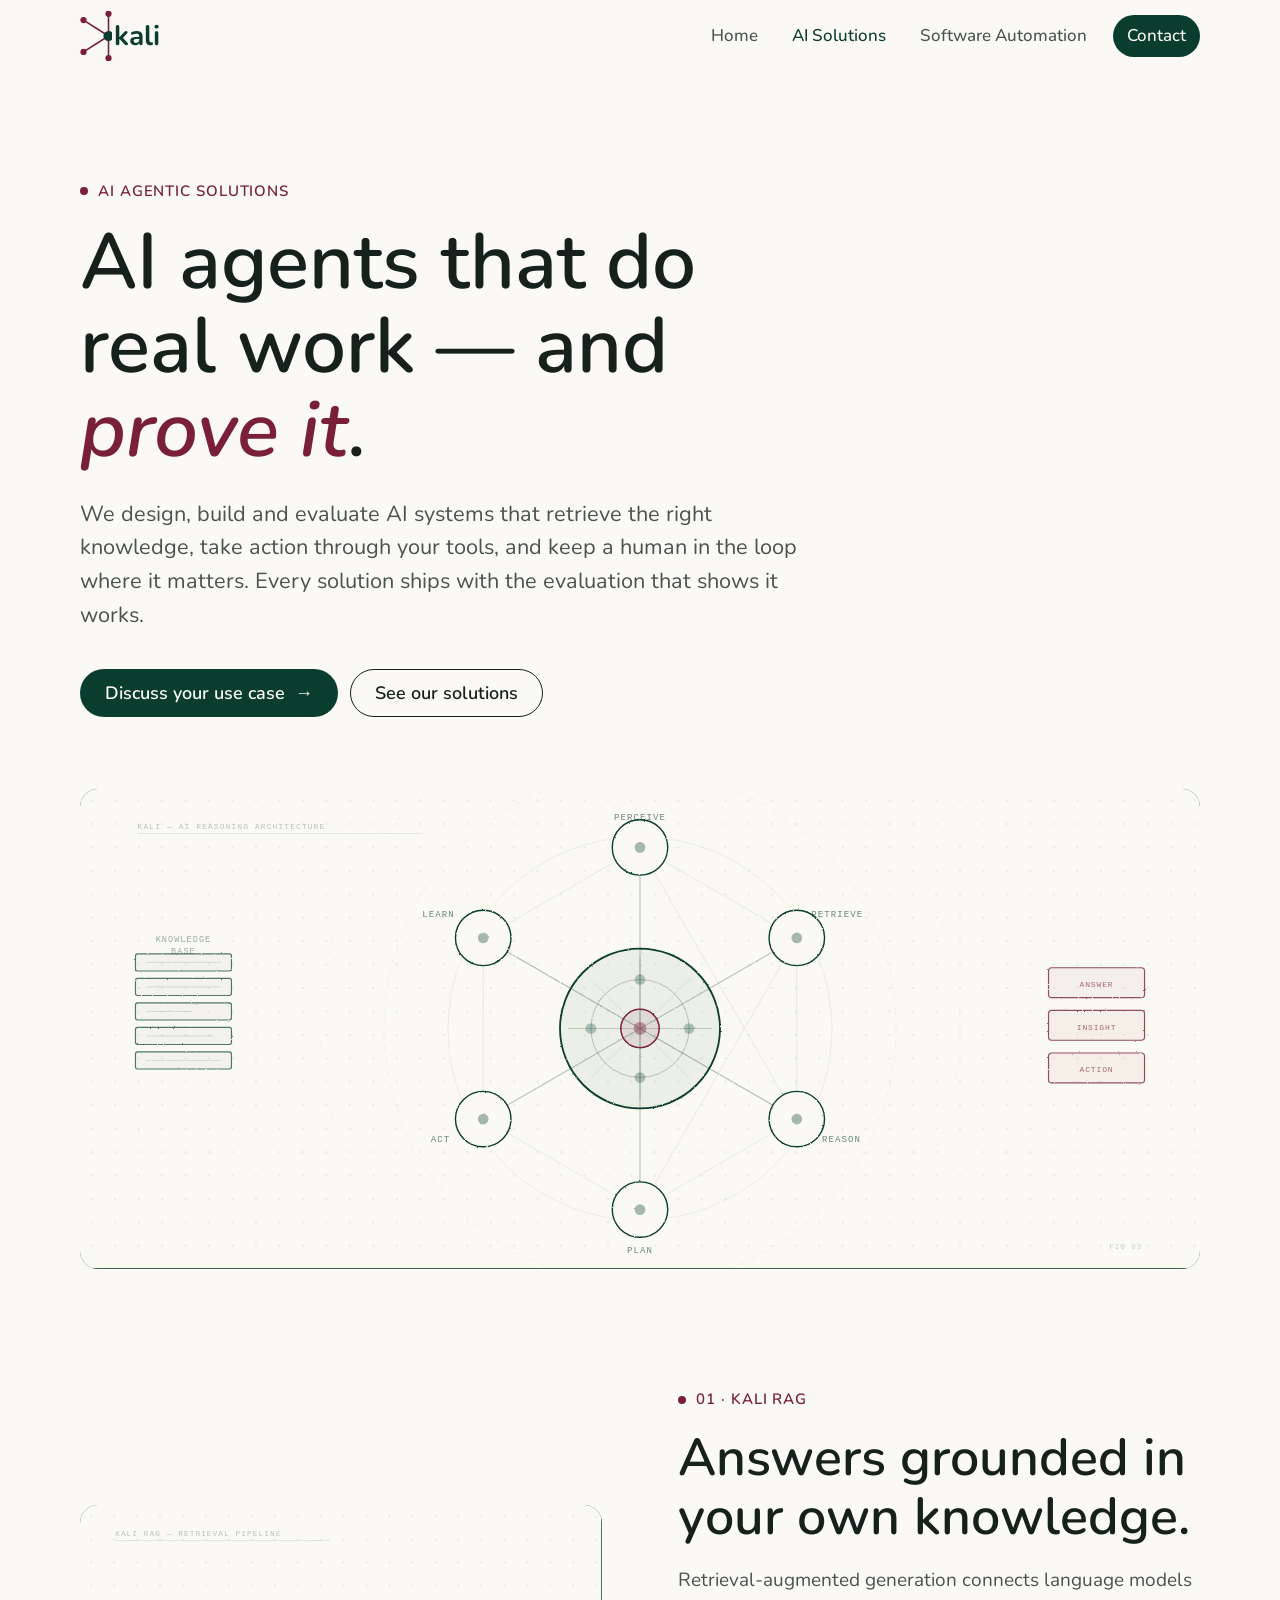
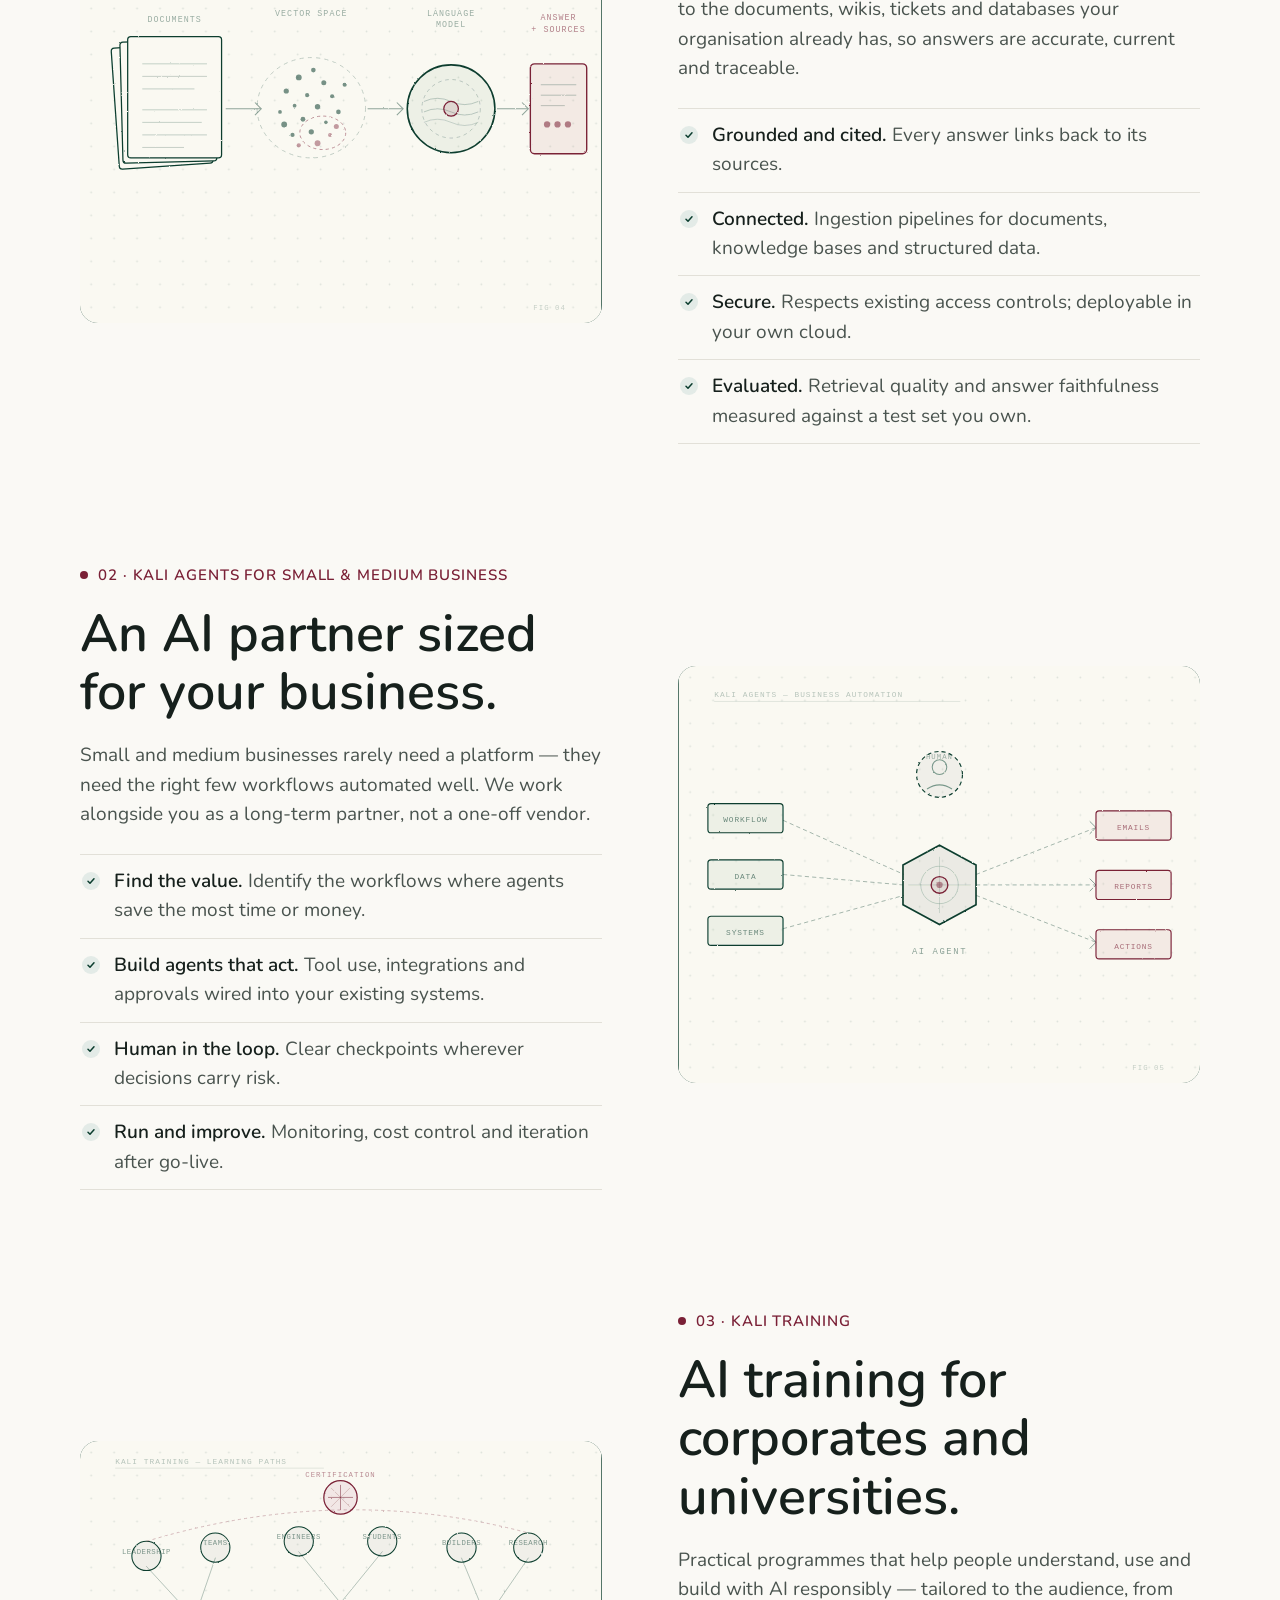
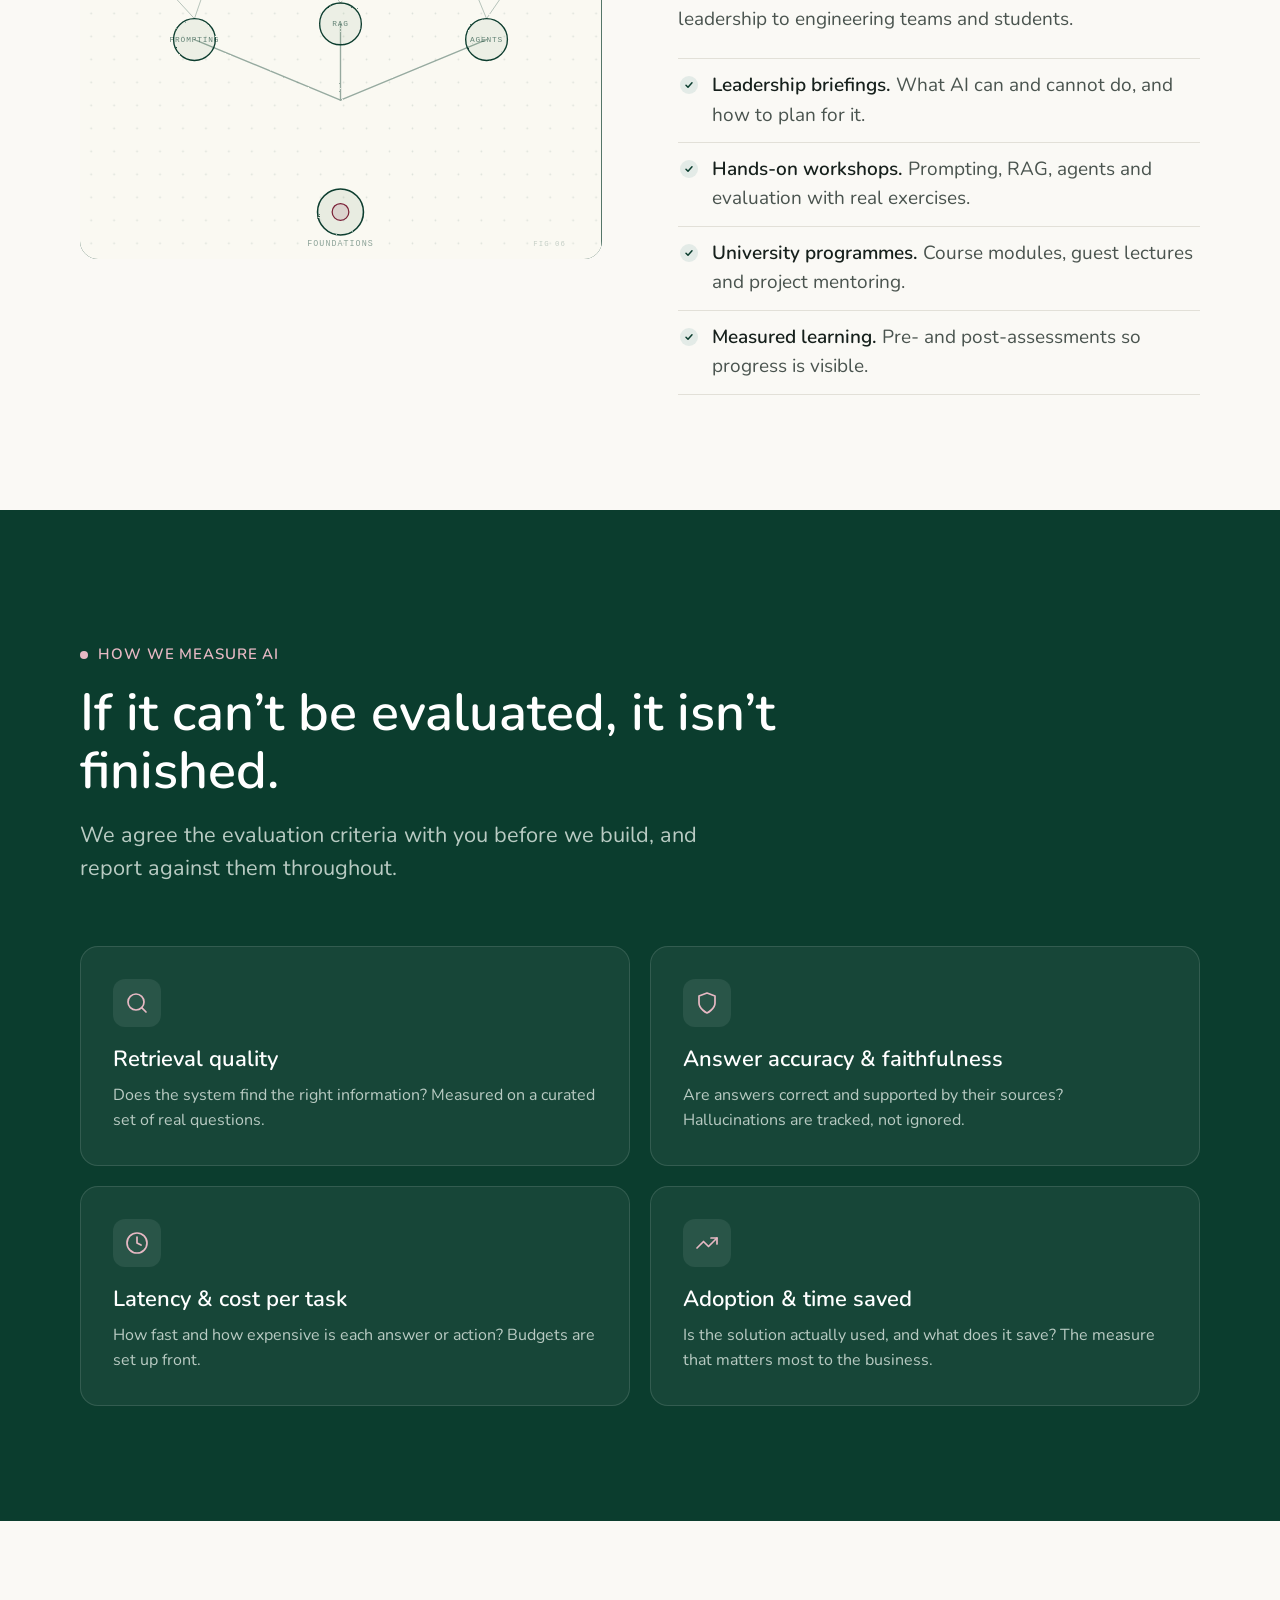
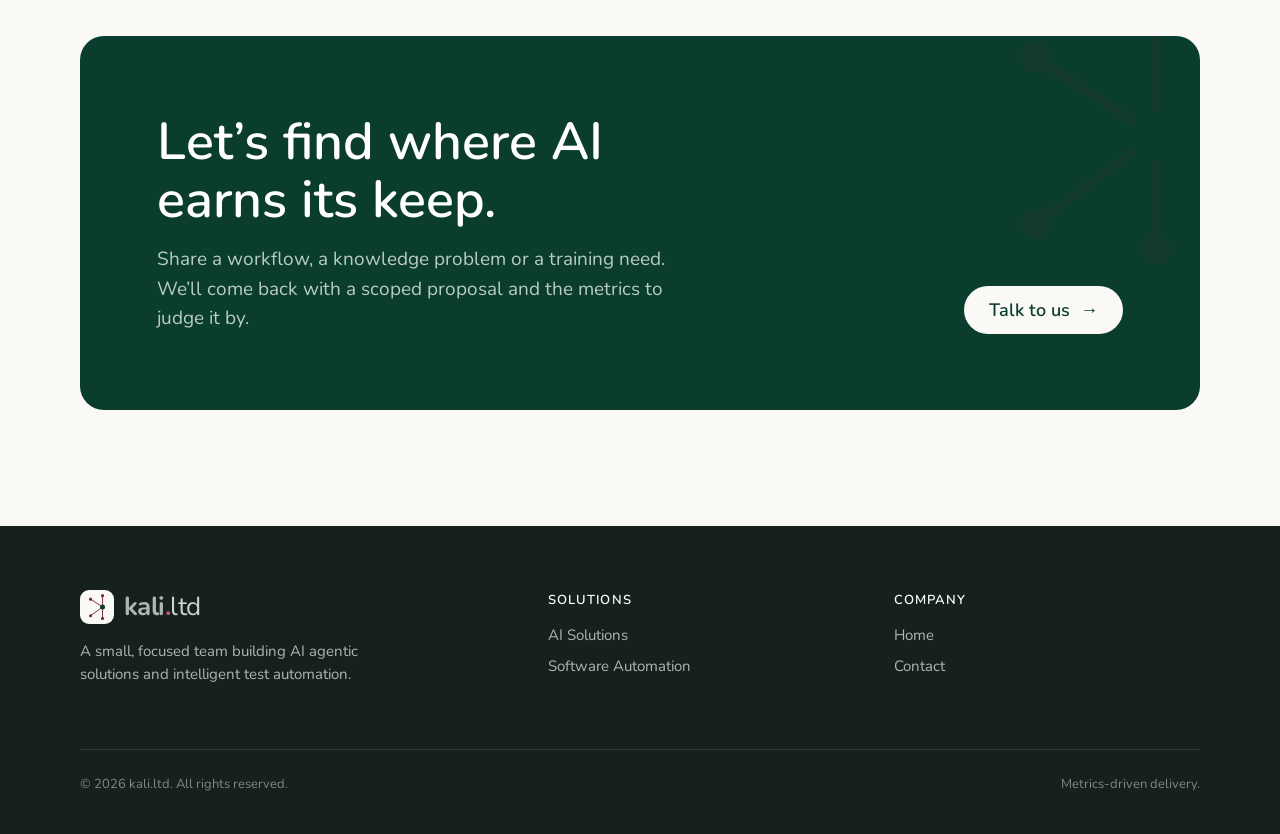
==== commit bdc9ce79: "Redesign header logo with inline SVG mark and Nunito wordmark Replace PNG logo with inline SVG inver" ====
--- a/ai-solutions.html
+++ b/ai-solutions.html
@@ -25,7 +25,26 @@
 
 <header class="site-header">
   <div class="wrap nav">
-    <a class="brand" href="index.html" aria-label="kali home"><img src="assets/img/logo-kali.png" alt="kali" width="168" height="96"></a>
+    <a class="brand" href="index.html" aria-label="kali home">
+      <svg class="brand-mark" viewBox="0 0 56 88" width="32" height="50" aria-hidden="true" fill="none">
+        <!-- inverted-K: centre right, 4 arms — up, down, upper-left, lower-left -->
+        <!-- centre sits at (50,44); arms reach left so the 'k' letter completes the star -->
+        <g stroke="#7A2036" stroke-width="2.8" stroke-linecap="round">
+          <line x1="50" y1="44" x2="50" y2="5"/>
+          <line x1="50" y1="44" x2="50" y2="83"/>
+          <line x1="50" y1="44" x2="6"  y2="16"/>
+          <line x1="50" y1="44" x2="6"  y2="72"/>
+        </g>
+        <g fill="#7A2036">
+          <circle cx="50" cy="5"  r="5.5"/>
+          <circle cx="50" cy="83" r="5.5"/>
+          <circle cx="6"  cy="16" r="5.5"/>
+          <circle cx="6"  cy="72" r="5.5"/>
+        </g>
+        <circle cx="50" cy="44" r="9" fill="#0B3D2E"/>
+      </svg>
+      <span class="brand-name">kali</span>
+    </a>
     <button class="nav-toggle" aria-label="Open menu" aria-expanded="false" aria-controls="nav-links"><span></span><span></span><span></span></button>
     <ul class="nav-links" id="nav-links">
       <li><a href="index.html">Home</a></li>
--- a/assets/css/style.css
+++ b/assets/css/style.css
@@ -53,8 +53,11 @@
 }
 .site-header.scrolled { border-bottom-color: var(--line); }
 .nav { display: flex; align-items: center; justify-content: space-between; height: 72px; }
-.brand { display: inline-flex; align-items: center; }
-.brand img { height: 40px; width: auto; }
+.brand { display: inline-flex; align-items: center; gap: 2px; text-decoration: none; }
+.brand-mark { flex: none; }
+.brand-name { font-family: var(--sans); font-size: 28px; font-weight: 700; color: var(--green); letter-spacing: 0; line-height: 1; }
+.brand-dot { color: var(--maroon); }
+.brand-tld { color: var(--silver); font-weight: 400; }
 .nav-links { display: flex; align-items: center; gap: 6px; list-style: none; margin: 0 0 0 auto; padding: 0; }
 .nav-links a {
   display: inline-block; padding: 8px 14px; border-radius: 999px;
